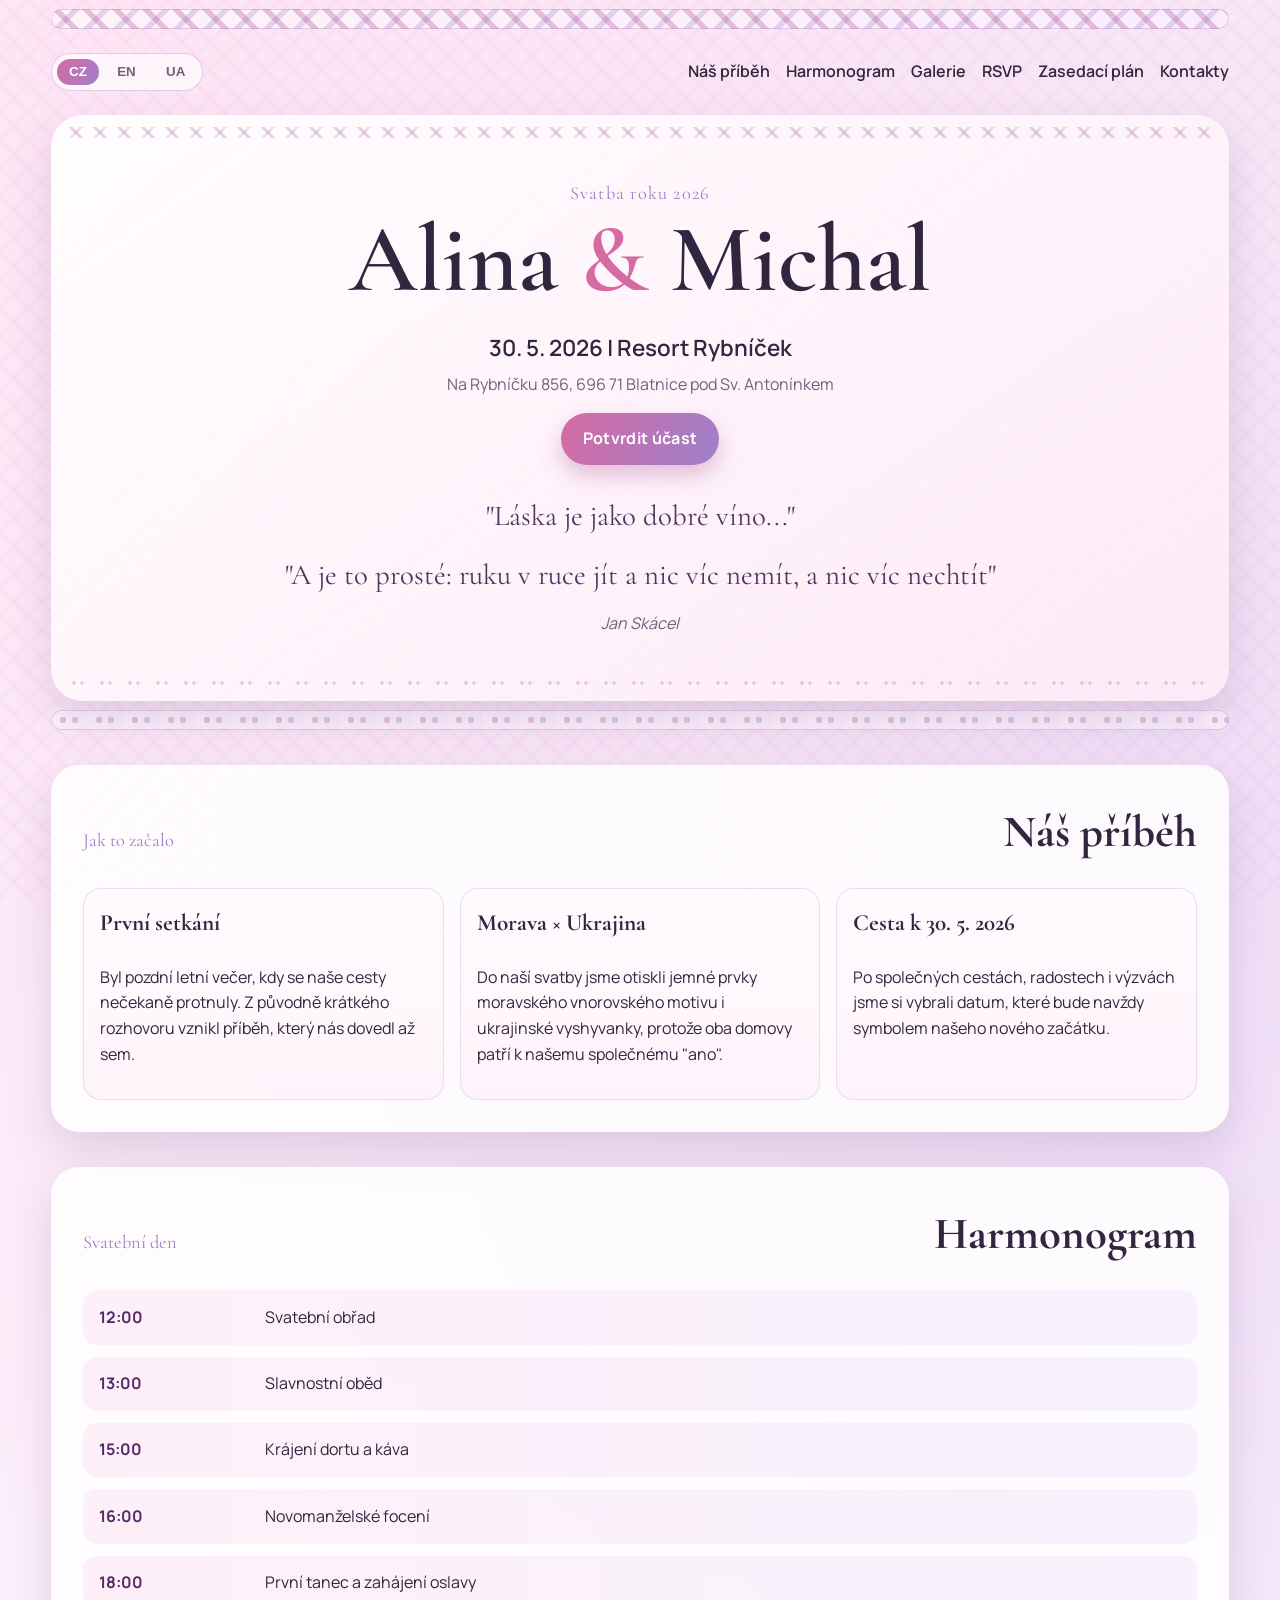
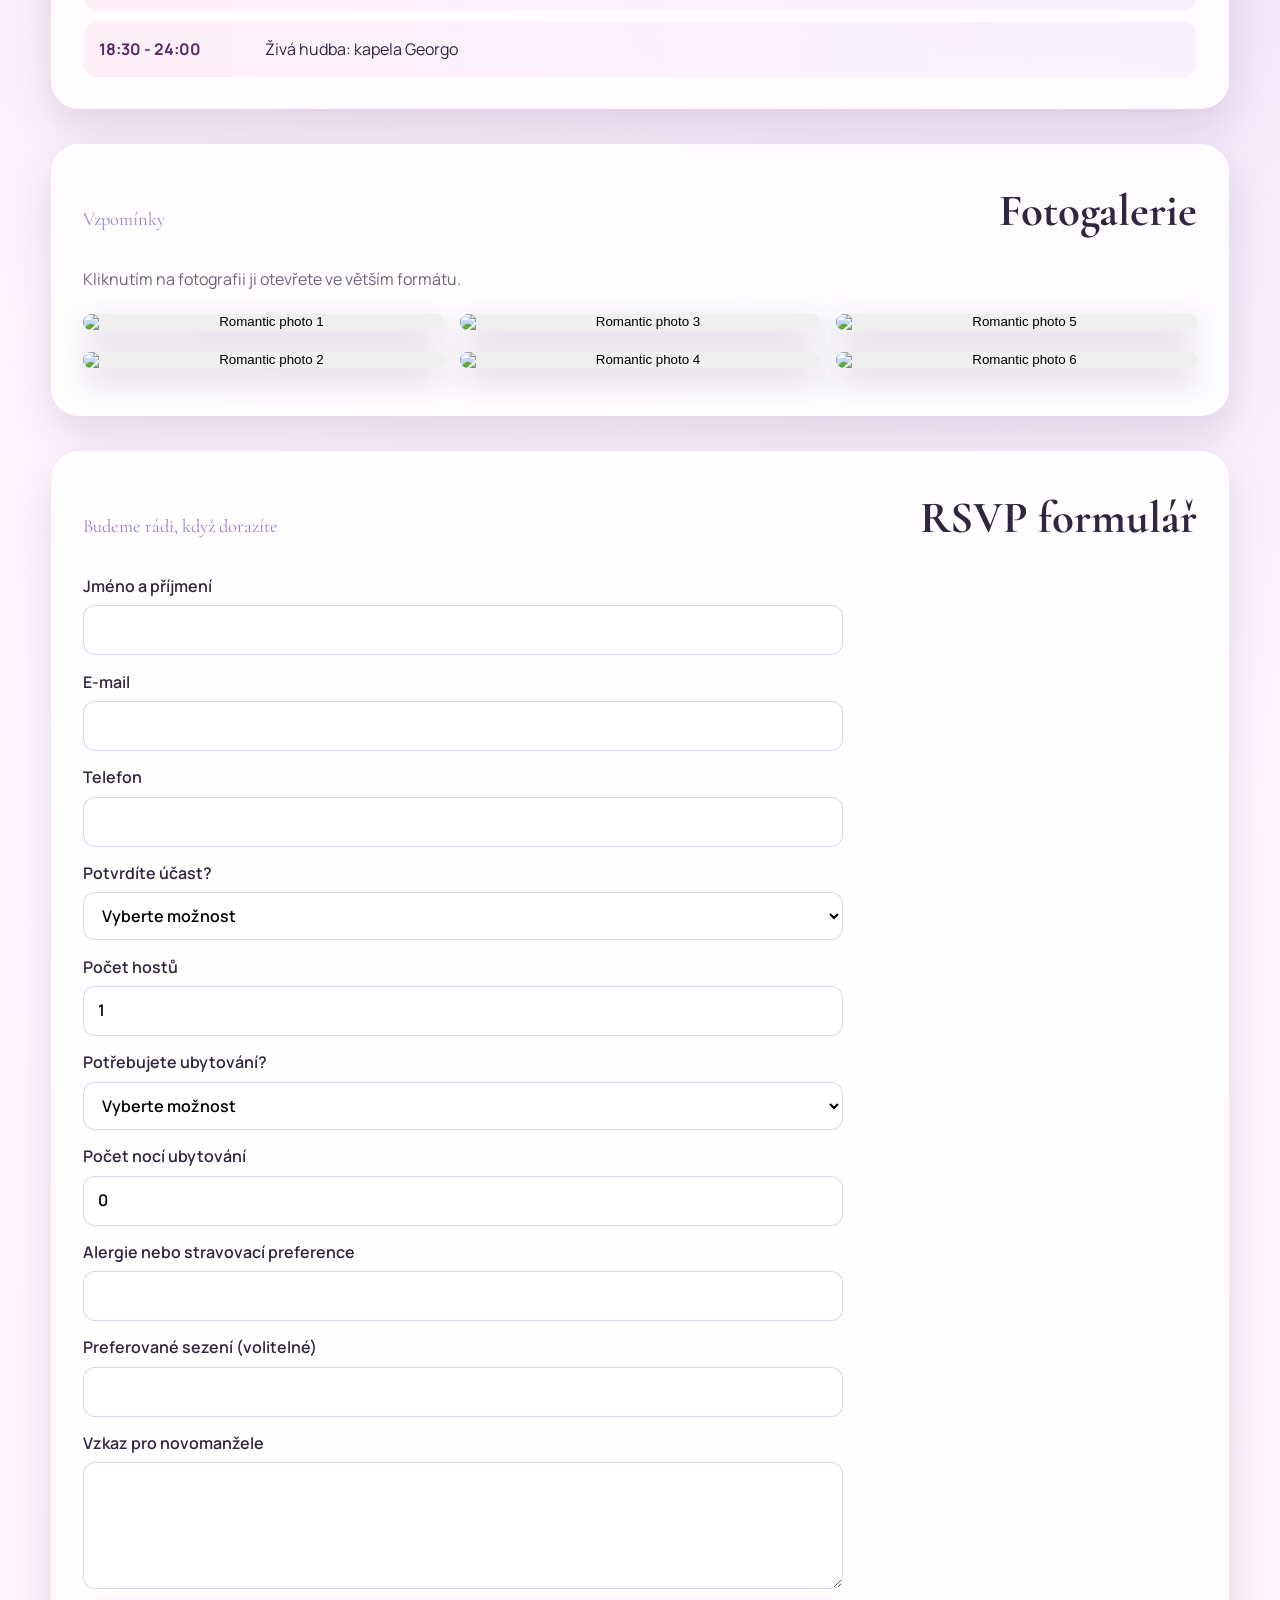
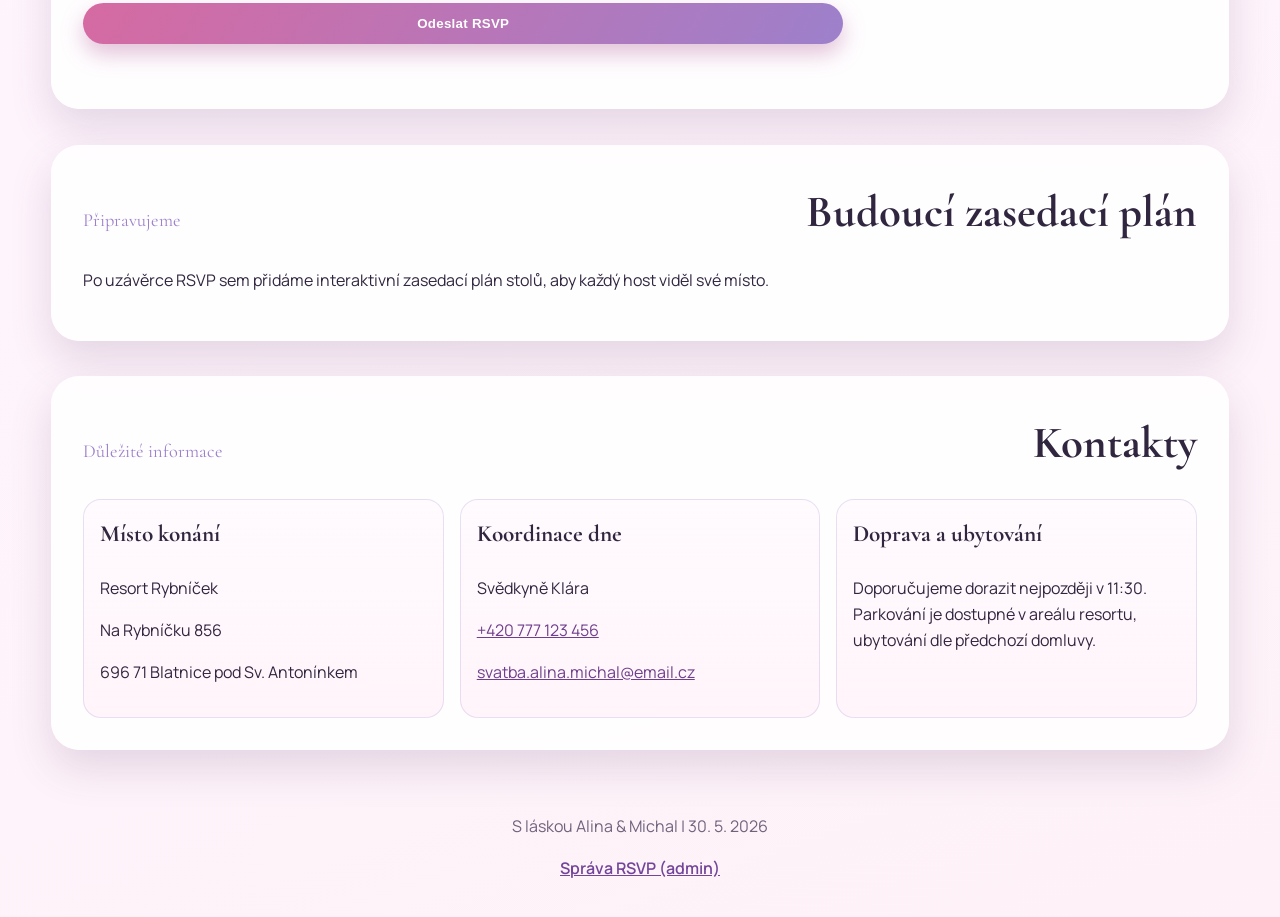
==== index.html @ 3813015c "Initial commit" ====
<!DOCTYPE html>
<html lang="cs">
<head>
  <meta charset="UTF-8" />
  <meta name="viewport" content="width=device-width, initial-scale=1.0" />
  <title>Alina & Michal | 30.5.2026</title>
  <meta name="description" content="Svatebni web Aliny a Michala: harmonogram, galerie, RSVP, pribeh a kontakty." />
  <link rel="preconnect" href="https://fonts.googleapis.com" />
  <link rel="preconnect" href="https://fonts.gstatic.com" crossorigin />
  <link href="https://fonts.googleapis.com/css2?family=Cormorant+Garamond:wght@400;500;600;700&family=Manrope:wght@400;500;600&display=swap" rel="stylesheet" />
  <link rel="stylesheet" href="styles.css" />
</head>
<body>
  <div class="motif-layer" aria-hidden="true"></div>
  <div class="ornament-band ornament-band-vnorovsky" aria-hidden="true"></div>

  <header class="site-header" id="top">
    <div class="language-switch" aria-label="Language switcher">
      <button class="lang-btn active" data-lang-switch="cs">CZ</button>
      <button class="lang-btn" data-lang-switch="en">EN</button>
      <button class="lang-btn" data-lang-switch="uk">UA</button>
    </div>

    <nav class="nav">
      <a href="#story" data-i18n="navStory">Náš příběh</a>
      <a href="#timeline" data-i18n="navTimeline">Harmonogram</a>
      <a href="#gallery" data-i18n="navGallery">Galerie</a>
      <a href="#rsvp" data-i18n="navRsvp">RSVP</a>
      <a href="#seating" data-i18n="navSeating">Zasedací plán</a>
      <a href="#contact" data-i18n="navContact">Kontakty</a>
    </nav>
  </header>

  <main>
    <section class="hero">
      <p class="eyebrow" data-i18n="heroEyebrow">Svatba roku 2026</p>
      <h1>Alina <span>&</span> Michal</h1>
      <p class="hero-date" data-i18n="heroDate">30. 5. 2026 | Resort Rybníček</p>
      <p class="hero-location" data-i18n="heroLocation">Na Rybníčku 856, 696 71 Blatnice pod Sv. Antonínkem</p>
      <a href="#rsvp" class="cta" data-i18n="heroCta">Potvrdit účast</a>
      <div class="quote-wrap">
        <blockquote data-i18n="quoteOne">"Láska je jako dobré víno..."</blockquote>
        <blockquote data-i18n="quoteTwo">"A je to prosté: ruku v ruce jít a nic víc nemít, a nic víc nechtít"</blockquote>
        <p class="quote-author">Jan Skácel</p>
      </div>
    </section>

    <div class="ornament-band ornament-band-vyshyvanka" aria-hidden="true"></div>

    <section class="story section" id="story">
      <div class="section-heading">
        <p class="kicker" data-i18n="storyKicker">Jak to začalo</p>
        <h2 data-i18n="storyTitle">Náš příběh</h2>
      </div>
      <div class="story-grid">
        <article>
          <h3 data-i18n="storyCardOneTitle">První setkání</h3>
          <p data-i18n="storyCardOneText">Byl pozdní letní večer, kdy se naše cesty nečekaně protnuly. Z původně krátkého rozhovoru vznikl příběh, který nás dovedl až sem.</p>
        </article>
        <article>
          <h3 data-i18n="storyCardTwoTitle">Morava × Ukrajina</h3>
          <p data-i18n="storyCardTwoText">Do naší svatby jsme otiskli jemné prvky moravského vnorovského motivu i ukrajinské vyshyvanky, protože oba domovy patří k našemu společnému "ano".</p>
        </article>
        <article>
          <h3 data-i18n="storyCardThreeTitle">Cesta k 30. 5. 2026</h3>
          <p data-i18n="storyCardThreeText">Po společných cestách, radostech i výzvách jsme si vybrali datum, které bude navždy symbolem našeho nového začátku.</p>
        </article>
      </div>
    </section>

    <section class="timeline section" id="timeline">
      <div class="section-heading">
        <p class="kicker" data-i18n="timelineKicker">Svatební den</p>
        <h2 data-i18n="timelineTitle">Harmonogram</h2>
      </div>
      <ol class="timeline-list">
        <li>
          <span>12:00</span>
          <p data-i18n="eventCeremony">Svatební obřad</p>
        </li>
        <li>
          <span>13:00</span>
          <p data-i18n="eventLunch">Slavnostní oběd</p>
        </li>
        <li>
          <span>15:00</span>
          <p data-i18n="eventCakeCoffee">Krájení dortu a káva</p>
        </li>
        <li>
          <span>16:00</span>
          <p data-i18n="eventPhotos">Novomanželské focení</p>
        </li>
        <li>
          <span>18:00</span>
          <p data-i18n="eventFirstDance">První tanec a zahájení oslavy</p>
        </li>
        <li>
          <span>18:30 - 24:00</span>
          <p data-i18n="eventBand">Živá hudba: kapela Georgo</p>
        </li>
      </ol>
    </section>

    <section class="gallery section" id="gallery">
      <div class="section-heading">
        <p class="kicker" data-i18n="galleryKicker">Vzpomínky</p>
        <h2 data-i18n="galleryTitle">Fotogalerie</h2>
      </div>
      <p class="gallery-note" data-i18n="galleryNote">Kliknutím na fotografii ji otevřete ve větším formátu.</p>
      <div class="gallery-grid" id="galleryGrid">
        <button class="gallery-item" type="button"><img src="https://picsum.photos/id/1035/1000/1300" alt="Romantic photo 1" loading="lazy" /></button>
        <button class="gallery-item" type="button"><img src="https://picsum.photos/id/1027/1000/1300" alt="Romantic photo 2" loading="lazy" /></button>
        <button class="gallery-item" type="button"><img src="https://picsum.photos/id/1062/1000/1300" alt="Romantic photo 3" loading="lazy" /></button>
        <button class="gallery-item" type="button"><img src="https://picsum.photos/id/1069/1000/1300" alt="Romantic photo 4" loading="lazy" /></button>
        <button class="gallery-item" type="button"><img src="https://picsum.photos/id/1074/1000/1300" alt="Romantic photo 5" loading="lazy" /></button>
        <button class="gallery-item" type="button"><img src="https://picsum.photos/id/1081/1000/1300" alt="Romantic photo 6" loading="lazy" /></button>
      </div>
    </section>

    <section class="rsvp section" id="rsvp">
      <div class="section-heading">
        <p class="kicker" data-i18n="rsvpKicker">Budeme rádi, když dorazíte</p>
        <h2 data-i18n="rsvpTitle">RSVP formulář</h2>
      </div>
      <form id="rsvpForm" name="rsvp" method="POST" data-netlify="true" netlify-honeypot="bot-field">
        <input type="hidden" name="form-name" value="rsvp" />
        <input type="hidden" name="bot-field" />

        <label>
          <span data-i18n="fieldName">Jméno a příjmení</span>
          <input type="text" name="name" required />
        </label>

        <label>
          <span data-i18n="fieldEmail">E-mail</span>
          <input type="email" name="email" required />
        </label>

        <label>
          <span data-i18n="fieldPhone">Telefon</span>
          <input type="tel" name="phone" />
        </label>

        <label>
          <span data-i18n="fieldAttendance">Potvrdíte účast?</span>
          <select name="attendance" required>
            <option value="" data-i18n="attendancePlaceholder">Vyberte možnost</option>
            <option value="yes" data-i18n="attendanceYes">Ano, těšíme se</option>
            <option value="no" data-i18n="attendanceNo">Bohužel se nezúčastníme</option>
          </select>
        </label>

        <label>
          <span data-i18n="fieldGuests">Počet hostů</span>
          <input type="number" name="guests" min="1" max="6" value="1" />
        </label>

        <label>
          <span data-i18n="fieldAccommodation">Potřebujete ubytování?</span>
          <select name="accommodation" required>
            <option value="" data-i18n="accommodationPlaceholder">Vyberte možnost</option>
            <option value="no" data-i18n="accommodationNo">Ne, zařídíme si sami</option>
            <option value="yes" data-i18n="accommodationYes">Ano, prosíme o pomoc s ubytováním</option>
          </select>
        </label>

        <label>
          <span data-i18n="fieldAccommodationNights">Počet nocí ubytování</span>
          <input type="number" name="accommodation_nights" min="0" max="7" value="0" />
        </label>

        <label>
          <span data-i18n="fieldFood">Alergie nebo stravovací preference</span>
          <input type="text" name="food" />
        </label>

        <label>
          <span data-i18n="fieldSeating">Preferované sezení (volitelné)</span>
          <input type="text" name="seating_preference" />
        </label>

        <label>
          <span data-i18n="fieldMessage">Vzkaz pro novomanžele</span>
          <textarea name="message" rows="4"></textarea>
        </label>

        <button type="submit" class="cta" data-i18n="rsvpSubmit">Odeslat RSVP</button>
        <p class="form-feedback" id="formFeedback" role="status" aria-live="polite"></p>
      </form>
    </section>

    <section class="seating section" id="seating">
      <div class="section-heading">
        <p class="kicker" data-i18n="seatingKicker">Připravujeme</p>
        <h2 data-i18n="seatingTitle">Budoucí zasedací plán</h2>
      </div>
      <p data-i18n="seatingText">Po uzávěrce RSVP sem přidáme interaktivní zasedací plán stolů, aby každý host viděl své místo.</p>
    </section>

    <section class="contact section" id="contact">
      <div class="section-heading">
        <p class="kicker" data-i18n="contactKicker">Důležité informace</p>
        <h2 data-i18n="contactTitle">Kontakty</h2>
      </div>
      <div class="contact-grid">
        <article>
          <h3 data-i18n="contactVenueTitle">Místo konání</h3>
          <p>Resort Rybníček</p>
          <p>Na Rybníčku 856</p>
          <p>696 71 Blatnice pod Sv. Antonínkem</p>
        </article>
        <article>
          <h3 data-i18n="contactCoordinatorTitle">Koordinace dne</h3>
          <p data-i18n="contactCoordinatorName">Svědkyně Klára</p>
          <p><a href="tel:+420777123456">+420 777 123 456</a></p>
          <p><a href="mailto:svatba.alina.michal@email.cz">svatba.alina.michal@email.cz</a></p>
        </article>
        <article>
          <h3 data-i18n="contactTransportTitle">Doprava a ubytování</h3>
          <p data-i18n="contactTransportText">Doporučujeme dorazit nejpozději v 11:30. Parkování je dostupné v areálu resortu, ubytování dle předchozí domluvy.</p>
        </article>
      </div>
    </section>
  </main>

  <footer>
    <p data-i18n="footerText">S láskou Alina & Michal | 30. 5. 2026</p>
    <p><a class="admin-link" href="admin.html" data-i18n="adminLink">Správa RSVP (admin)</a></p>
  </footer>

  <dialog id="lightbox" class="lightbox">
    <button class="close-lightbox" type="button" aria-label="Close">×</button>
    <img id="lightboxImage" src="" alt="Expanded gallery image" />
  </dialog>

  <script src="https://cdn.jsdelivr.net/npm/@supabase/supabase-js@2"></script>
  <script src="config.js"></script>
  <script src="script.js"></script>
</body>
</html>
---- styles.css ----
:root {
  --rose-050: #fff5fb;
  --rose-100: #ffe8f4;
  --rose-200: #ffd5eb;
  --rose-300: #f8bddf;
  --rose-500: #d66aa2;
  --lila-300: #d9c7f5;
  --lila-500: #9d80cb;
  --ink: #31263f;
  --muted: #6f637c;
  --white: #ffffff;
  --gold: #d3a84d;
  --shadow: 0 18px 40px rgba(110, 77, 128, 0.18);
}

* {
  box-sizing: border-box;
}

html {
  scroll-behavior: smooth;
}

body {
  margin: 0;
  color: var(--ink);
  background:
    radial-gradient(circle at 10% 0%, rgba(255, 224, 242, 0.8), transparent 55%),
    radial-gradient(circle at 90% 20%, rgba(216, 198, 244, 0.6), transparent 45%),
    linear-gradient(160deg, #fffafc 0%, #fef6ff 50%, #fef2f8 100%);
  font-family: "Manrope", "Segoe UI", sans-serif;
  min-height: 100vh;
  line-height: 1.6;
}

h1,
h2,
h3,
.kicker,
.eyebrow,
blockquote {
  font-family: "Cormorant Garamond", Georgia, serif;
}

.motif-layer {
  position: fixed;
  inset: 0;
  z-index: -1;
  pointer-events: none;
  opacity: 0.25;
  background-image:
    linear-gradient(45deg, transparent 45%, rgba(177, 84, 145, 0.14) 45%, rgba(177, 84, 145, 0.14) 55%, transparent 55%),
    linear-gradient(-45deg, transparent 45%, rgba(88, 117, 182, 0.12) 45%, rgba(88, 117, 182, 0.12) 55%, transparent 55%);
  background-size: 28px 28px;
}

.ornament-band {
  width: min(1200px, 92vw);
  height: 20px;
  margin: 0.55rem auto;
  border-radius: 999px;
  box-shadow: inset 0 0 0 1px rgba(130, 88, 160, 0.25);
}

.ornament-band-vnorovsky {
  background:
    linear-gradient(45deg, transparent 42%, rgba(177, 84, 145, 0.32) 42%, rgba(177, 84, 145, 0.32) 58%, transparent 58%) 0 0 / 30px 20px,
    linear-gradient(-45deg, transparent 42%, rgba(157, 128, 203, 0.28) 42%, rgba(157, 128, 203, 0.28) 58%, transparent 58%) 0 0 / 30px 20px,
    linear-gradient(90deg, rgba(255, 245, 251, 0.8), rgba(250, 238, 255, 0.85));
}

.ornament-band-vyshyvanka {
  background:
    radial-gradient(circle at 12px 10px, rgba(197, 93, 152, 0.34) 0 3px, transparent 3px),
    radial-gradient(circle at 24px 10px, rgba(125, 98, 180, 0.28) 0 3px, transparent 3px),
    linear-gradient(90deg, rgba(255, 245, 251, 0.8), rgba(250, 238, 255, 0.85));
  background-size: 36px 20px;
}

.site-header {
  width: min(1200px, 92vw);
  margin: 1.5rem auto;
  display: flex;
  justify-content: space-between;
  align-items: center;
  gap: 1rem;
}

.language-switch {
  display: inline-flex;
  gap: 0.4rem;
  border: 1px solid rgba(157, 128, 203, 0.35);
  padding: 0.3rem;
  border-radius: 999px;
  background: rgba(255, 255, 255, 0.65);
  backdrop-filter: blur(8px);
}

.lang-btn {
  border: 0;
  background: transparent;
  border-radius: 999px;
  padding: 0.35rem 0.75rem;
  font-weight: 600;
  color: var(--muted);
  cursor: pointer;
}

.lang-btn.active {
  color: var(--white);
  background: linear-gradient(120deg, var(--rose-500), var(--lila-500));
}

.nav {
  display: flex;
  flex-wrap: wrap;
  justify-content: flex-end;
  gap: 1rem;
}

.nav a {
  color: var(--ink);
  text-decoration: none;
  font-weight: 600;
  position: relative;
}

.nav a::after {
  content: "";
  position: absolute;
  left: 0;
  bottom: -0.3rem;
  width: 100%;
  height: 1px;
  background: linear-gradient(90deg, var(--rose-500), var(--lila-500));
  transform: scaleX(0);
  transform-origin: left;
  transition: transform 200ms ease;
}

.nav a:hover::after {
  transform: scaleX(1);
}

main {
  width: min(1200px, 92vw);
  margin: 0 auto 4rem;
}

.hero {
  text-align: center;
  padding: 4rem 1.2rem 3rem;
  border-radius: 32px;
  background: linear-gradient(145deg, rgba(255, 255, 255, 0.92), rgba(255, 236, 247, 0.84));
  box-shadow: var(--shadow);
  animation: rise 900ms ease;
  position: relative;
  overflow: hidden;
}

.hero::before,
.hero::after {
  content: "";
  position: absolute;
  left: 0.8rem;
  right: 0.8rem;
  height: 11px;
  border-radius: 999px;
}

.hero::before {
  top: 0.8rem;
  background:
    linear-gradient(45deg, transparent 44%, rgba(177, 84, 145, 0.28) 44%, rgba(177, 84, 145, 0.28) 56%, transparent 56%) 0 0 / 24px 11px,
    linear-gradient(-45deg, transparent 44%, rgba(157, 128, 203, 0.22) 44%, rgba(157, 128, 203, 0.22) 56%, transparent 56%) 0 0 / 24px 11px;
}

.hero::after {
  bottom: 0.8rem;
  background:
    radial-gradient(circle at 10px 6px, rgba(197, 93, 152, 0.28) 0 2px, transparent 2px),
    radial-gradient(circle at 18px 6px, rgba(125, 98, 180, 0.23) 0 2px, transparent 2px);
  background-size: 28px 11px;
}

.eyebrow {
  font-size: 1.15rem;
  color: var(--lila-500);
  letter-spacing: 0.06em;
  margin: 0;
}

.hero h1 {
  margin: 0.25rem 0;
  font-size: clamp(3rem, 8vw, 6rem);
  font-weight: 600;
  line-height: 1;
}

.hero h1 span {
  color: var(--rose-500);
}

.hero-date {
  font-weight: 600;
  font-size: clamp(1.1rem, 2vw, 1.4rem);
  margin-bottom: 0.35rem;
}

.hero-location {
  color: var(--muted);
  margin-top: 0;
}

.cta {
  display: inline-block;
  border: none;
  border-radius: 999px;
  padding: 0.8rem 1.35rem;
  font-weight: 700;
  letter-spacing: 0.02em;
  color: var(--white);
  text-decoration: none;
  background: linear-gradient(120deg, var(--rose-500), var(--lila-500));
  box-shadow: 0 10px 22px rgba(173, 80, 143, 0.35);
  cursor: pointer;
  transition: transform 220ms ease;
}

.cta:hover {
  transform: translateY(-2px);
}

.quote-wrap {
  margin-top: 1.8rem;
  max-width: 840px;
  margin-inline: auto;
}

blockquote {
  margin: 0.8rem 0;
  font-size: clamp(1.2rem, 2.8vw, 1.8rem);
  color: #51345f;
}

.quote-author {
  margin-top: 0.45rem;
  color: var(--muted);
  font-style: italic;
}

.section {
  margin-top: 2.2rem;
  border-radius: 28px;
  padding: 2rem;
  background: rgba(255, 255, 255, 0.85);
  backdrop-filter: blur(4px);
  box-shadow: var(--shadow);
}

.section-heading {
  display: flex;
  flex-wrap: wrap;
  justify-content: space-between;
  align-items: baseline;
  gap: 0.65rem;
  margin-bottom: 1.2rem;
}

.kicker {
  margin: 0;
  font-size: 1.15rem;
  color: var(--lila-500);
}

.section h2 {
  margin: 0;
  font-size: clamp(2rem, 4vw, 2.8rem);
}

.story-grid,
.contact-grid {
  display: grid;
  grid-template-columns: repeat(3, 1fr);
  gap: 1rem;
}

.story-grid article,
.contact-grid article {
  border: 1px solid rgba(157, 128, 203, 0.22);
  border-radius: 18px;
  padding: 1rem;
  background: linear-gradient(180deg, rgba(255, 250, 254, 0.9), rgba(255, 241, 249, 0.75));
}

.story-grid h3,
.contact-grid h3 {
  margin-top: 0;
  font-size: 1.45rem;
}

.timeline-list {
  list-style: none;
  padding: 0;
  margin: 0;
  display: grid;
  gap: 0.75rem;
}

.timeline-list li {
  display: grid;
  grid-template-columns: 150px 1fr;
  align-items: center;
  gap: 1rem;
  border-radius: 14px;
  padding: 0.9rem 1rem;
  background: linear-gradient(90deg, rgba(248, 189, 223, 0.2), rgba(217, 199, 245, 0.18));
}

.timeline-list span {
  font-weight: 700;
  color: #57296a;
}

.timeline-list p {
  margin: 0;
}

.gallery-note {
  margin-top: 0;
  color: var(--muted);
}

.gallery-grid {
  columns: 3 220px;
  column-gap: 1rem;
}

.gallery-item {
  width: 100%;
  margin: 0 0 1rem;
  border: none;
  padding: 0;
  border-radius: 14px;
  overflow: hidden;
  cursor: zoom-in;
  box-shadow: 0 12px 30px rgba(75, 44, 91, 0.24);
  break-inside: avoid;
  transform: translateY(15px);
  opacity: 0;
  animation: reveal 550ms ease forwards;
}

.gallery-item:nth-child(2) {
  animation-delay: 90ms;
}

.gallery-item:nth-child(3) {
  animation-delay: 180ms;
}

.gallery-item:nth-child(4) {
  animation-delay: 270ms;
}

.gallery-item:nth-child(5) {
  animation-delay: 360ms;
}

.gallery-item:nth-child(6) {
  animation-delay: 450ms;
}

.gallery-item img {
  display: block;
  width: 100%;
  height: auto;
  transition: transform 250ms ease;
}

.gallery-item:hover img {
  transform: scale(1.04);
}

form {
  display: grid;
  gap: 0.9rem;
  max-width: 760px;
}

label {
  display: grid;
  gap: 0.35rem;
  font-weight: 600;
}

input,
select,
textarea {
  font: inherit;
  border: 1px solid rgba(157, 128, 203, 0.35);
  border-radius: 12px;
  padding: 0.7rem 0.85rem;
  background: rgba(255, 255, 255, 0.9);
}

input:focus,
select:focus,
textarea:focus {
  outline: 2px solid rgba(214, 106, 162, 0.45);
  border-color: transparent;
}

.form-feedback {
  min-height: 1.2rem;
  color: #2f6245;
  margin: 0;
  font-weight: 600;
}

.admin-link {
  color: #72459a;
  font-weight: 600;
}

.contact a {
  color: #6f3f8d;
}

footer {
  width: min(1200px, 92vw);
  margin: 0 auto 2.2rem;
  text-align: center;
  color: var(--muted);
}

.admin-main {
  width: min(1200px, 92vw);
  margin: 1.2rem auto 3rem;
}

.admin-title {
  margin: 0;
  font-family: "Cormorant Garamond", Georgia, serif;
  font-size: clamp(2rem, 4vw, 2.7rem);
}

.admin-note {
  margin-top: 0;
  color: var(--muted);
}

.admin-login-form {
  max-width: 460px;
}

.admin-stats {
  margin-top: 1.3rem;
  display: grid;
  grid-template-columns: repeat(3, minmax(0, 1fr));
  gap: 0.8rem;
}

.admin-stats article {
  border: 1px solid rgba(157, 128, 203, 0.22);
  border-radius: 14px;
  padding: 0.8rem;
  background: linear-gradient(180deg, rgba(255, 250, 254, 0.9), rgba(255, 241, 249, 0.75));
}

.admin-stats h3 {
  margin: 0;
  font-size: 1rem;
}

.admin-stats p {
  margin: 0.2rem 0 0;
  font-size: 1.7rem;
  font-weight: 700;
}

.table-wrap {
  margin-top: 1rem;
  overflow: auto;
}

.admin-table {
  width: 100%;
  border-collapse: collapse;
  min-width: 720px;
}

.admin-table th,
.admin-table td {
  border-bottom: 1px solid rgba(157, 128, 203, 0.2);
  text-align: left;
  padding: 0.65rem;
  vertical-align: top;
}

.admin-table th {
  white-space: nowrap;
  color: #5c2e74;
}

.lightbox {
  border: 0;
  padding: 0;
  background: transparent;
  max-width: 90vw;
}

.lightbox::backdrop {
  background: rgba(29, 12, 37, 0.75);
}

#lightboxImage {
  max-width: 90vw;
  max-height: 85vh;
  border-radius: 16px;
  border: 2px solid rgba(255, 255, 255, 0.5);
}

.close-lightbox {
  border: 0;
  border-radius: 999px;
  width: 2.1rem;
  height: 2.1rem;
  font-size: 1.25rem;
  position: fixed;
  top: 1.2rem;
  right: 1.2rem;
  cursor: pointer;
}

@keyframes rise {
  from {
    opacity: 0;
    transform: translateY(20px);
  }
  to {
    opacity: 1;
    transform: translateY(0);
  }
}

@keyframes reveal {
  to {
    transform: translateY(0);
    opacity: 1;
  }
}

@media (max-width: 900px) {
  .site-header {
    flex-direction: column;
  }

  .nav {
    justify-content: center;
  }

  .story-grid,
  .contact-grid {
    grid-template-columns: 1fr;
  }

  .timeline-list li {
    grid-template-columns: 1fr;
    gap: 0.2rem;
  }
}

@media (max-width: 650px) {
  .hero {
    padding: 3rem 0.95rem 2.2rem;
  }

  .section {
    padding: 1.3rem;
  }

  .admin-stats {
    grid-template-columns: 1fr;
  }
}
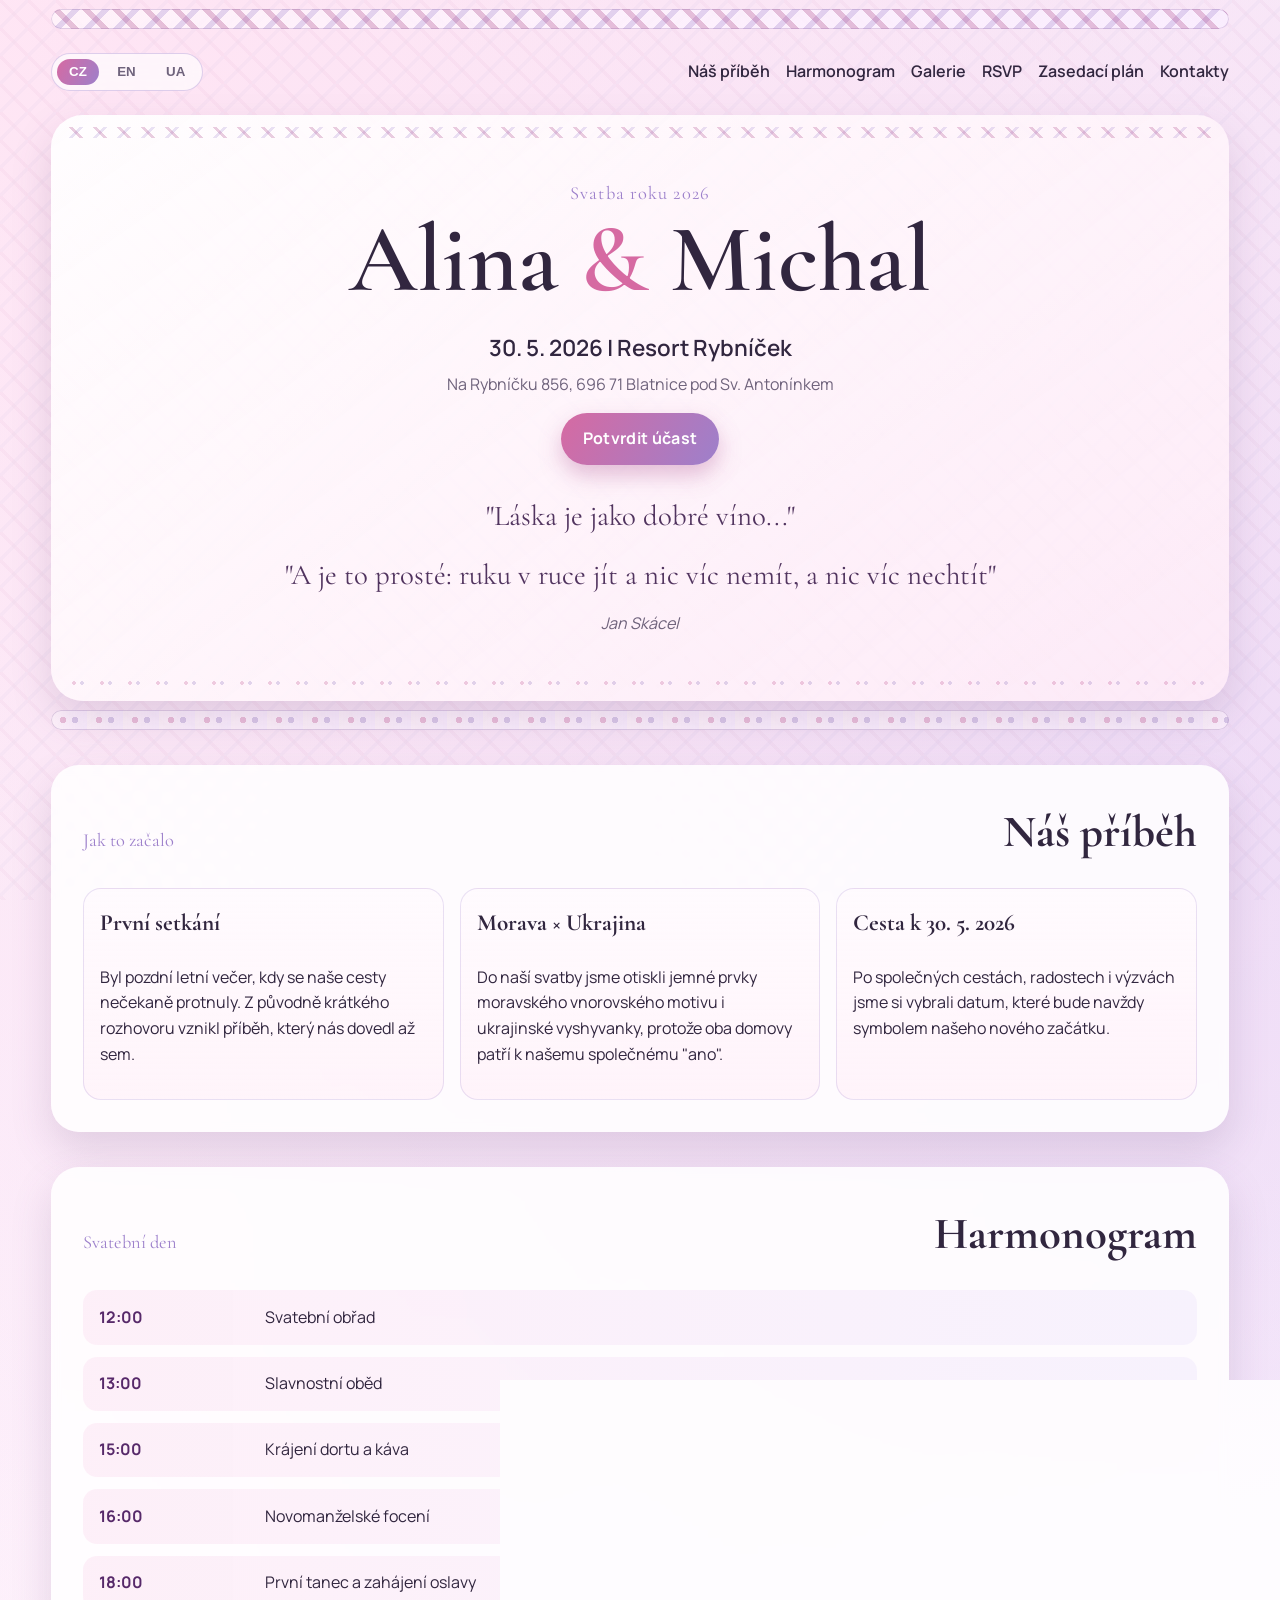
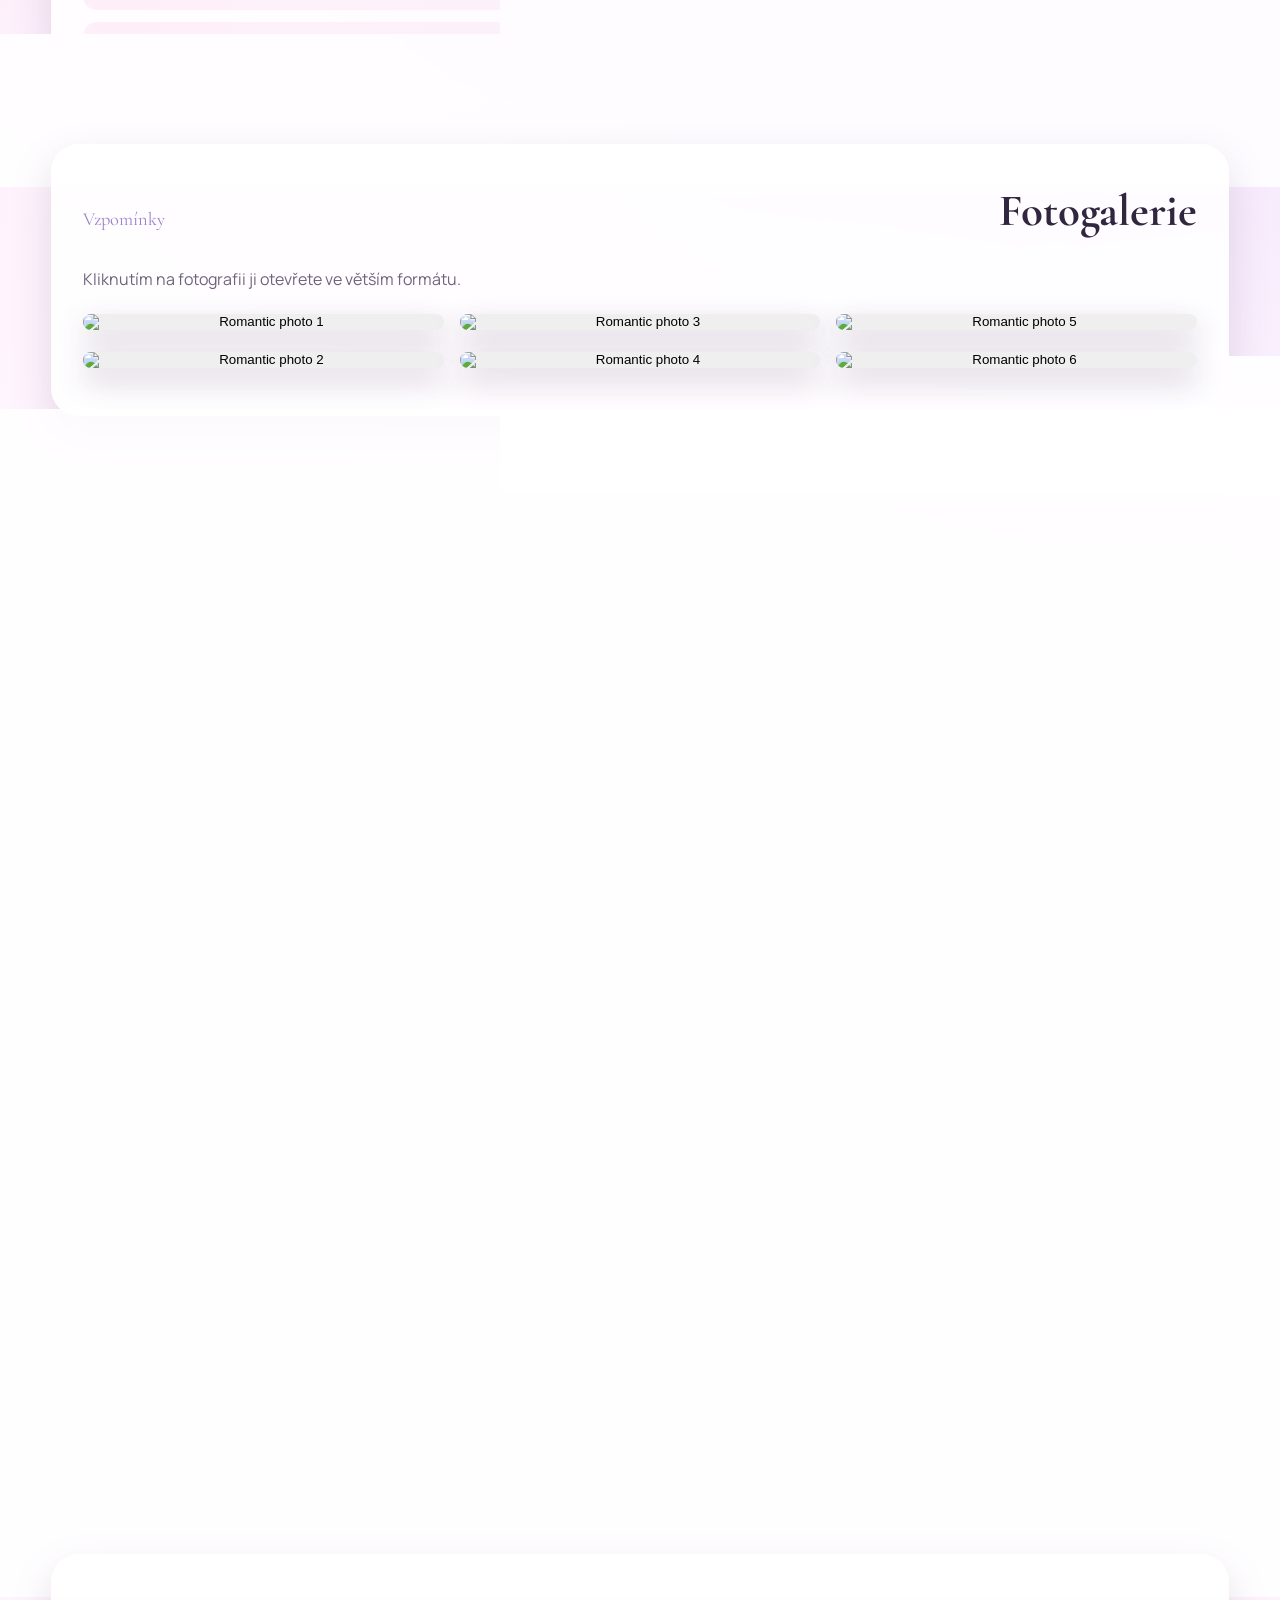
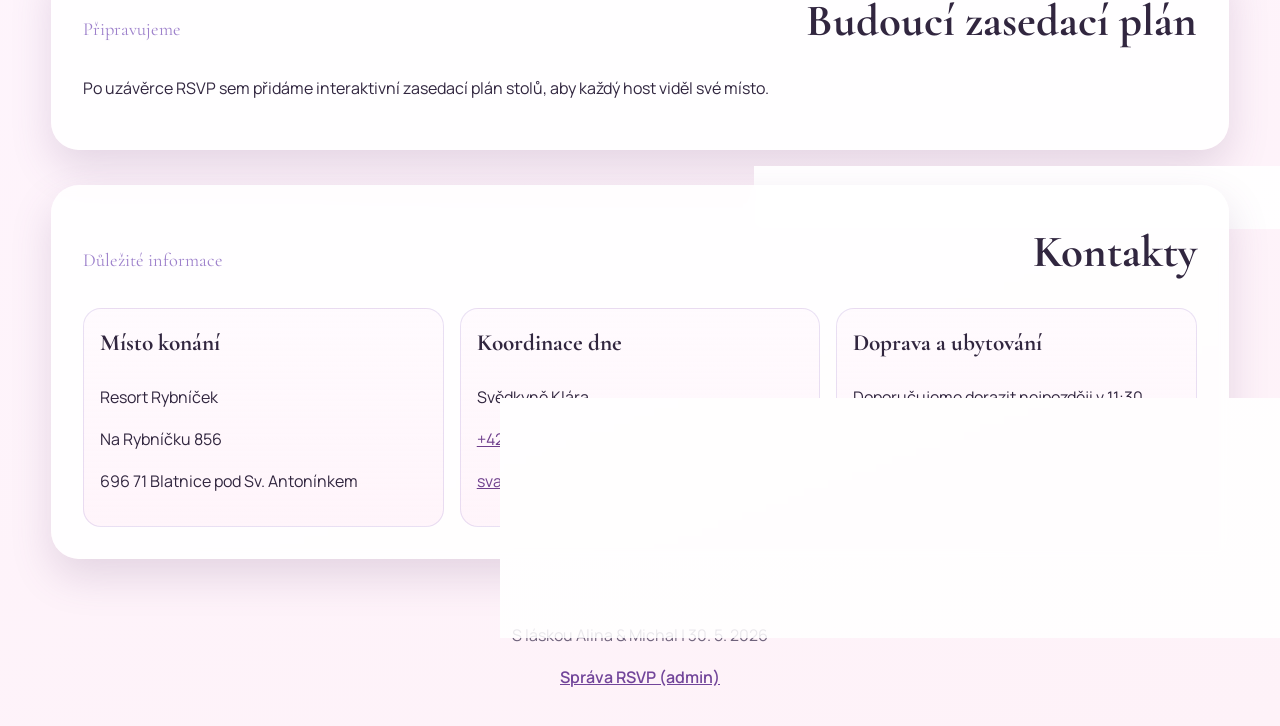
==== commit 61a1a386: "Some tweaks" ====
--- a/index.html
+++ b/index.html
@@ -165,18 +165,8 @@
         </label>
 
         <label>
-          <span data-i18n="fieldAccommodationNights">Počet nocí ubytování</span>
-          <input type="number" name="accommodation_nights" min="0" max="7" value="0" />
-        </label>
-
-        <label>
           <span data-i18n="fieldFood">Alergie nebo stravovací preference</span>
           <input type="text" name="food" />
-        </label>
-
-        <label>
-          <span data-i18n="fieldSeating">Preferované sezení (volitelné)</span>
-          <input type="text" name="seating_preference" />
         </label>
 
         <label>
--- a/styles.css
+++ b/styles.css
@@ -479,6 +479,18 @@
   font-weight: 700;
 }
 
+.admin-filters {
+  margin-top: 1rem;
+  display: grid;
+  grid-template-columns: minmax(220px, 1fr) 180px 200px auto;
+  gap: 0.8rem;
+  align-items: end;
+}
+
+.admin-filters .cta {
+  width: max-content;
+}
+
 .table-wrap {
   margin-top: 1rem;
   overflow: auto;
@@ -501,6 +513,70 @@
 .admin-table th {
   white-space: nowrap;
   color: #5c2e74;
+}
+
+.seating-editor {
+  margin-top: 1.4rem;
+  border: 1px solid rgba(157, 128, 203, 0.2);
+  border-radius: 16px;
+  padding: 1rem;
+  background: linear-gradient(180deg, rgba(255, 250, 254, 0.9), rgba(255, 241, 249, 0.75));
+}
+
+.seating-form {
+  display: grid;
+  grid-template-columns: repeat(4, minmax(0, 1fr));
+  gap: 0.8rem;
+  max-width: none;
+}
+
+.seating-form .cta {
+  align-self: end;
+}
+
+.seating-board {
+  margin-top: 1rem;
+  display: grid;
+  grid-template-columns: repeat(3, minmax(0, 1fr));
+  gap: 0.9rem;
+}
+
+.seat-table-card {
+  border: 1px solid rgba(157, 128, 203, 0.24);
+  border-radius: 14px;
+  padding: 0.8rem;
+  background: rgba(255, 255, 255, 0.75);
+}
+
+.seat-table-card h3 {
+  margin: 0 0 0.55rem;
+  font-size: 1.15rem;
+}
+
+.seat-entry {
+  display: grid;
+  grid-template-columns: 1fr auto;
+  gap: 0.6rem;
+  align-items: center;
+  padding: 0.45rem 0;
+  border-top: 1px dashed rgba(157, 128, 203, 0.24);
+}
+
+.seat-entry:first-child {
+  border-top: 0;
+}
+
+.seat-entry p {
+  margin: 0;
+}
+
+.seat-remove {
+  border: 0;
+  border-radius: 999px;
+  padding: 0.35rem 0.7rem;
+  cursor: pointer;
+  color: #fff;
+  background: linear-gradient(120deg, #ce5f91, #9867bb);
 }
 
 .lightbox {
@@ -583,4 +659,20 @@
   .admin-stats {
     grid-template-columns: 1fr;
   }
-}
+
+  .admin-filters {
+    grid-template-columns: 1fr;
+  }
+
+  .admin-filters .cta {
+    width: 100%;
+  }
+
+  .seating-form {
+    grid-template-columns: 1fr;
+  }
+
+  .seating-board {
+    grid-template-columns: 1fr;
+  }
+}
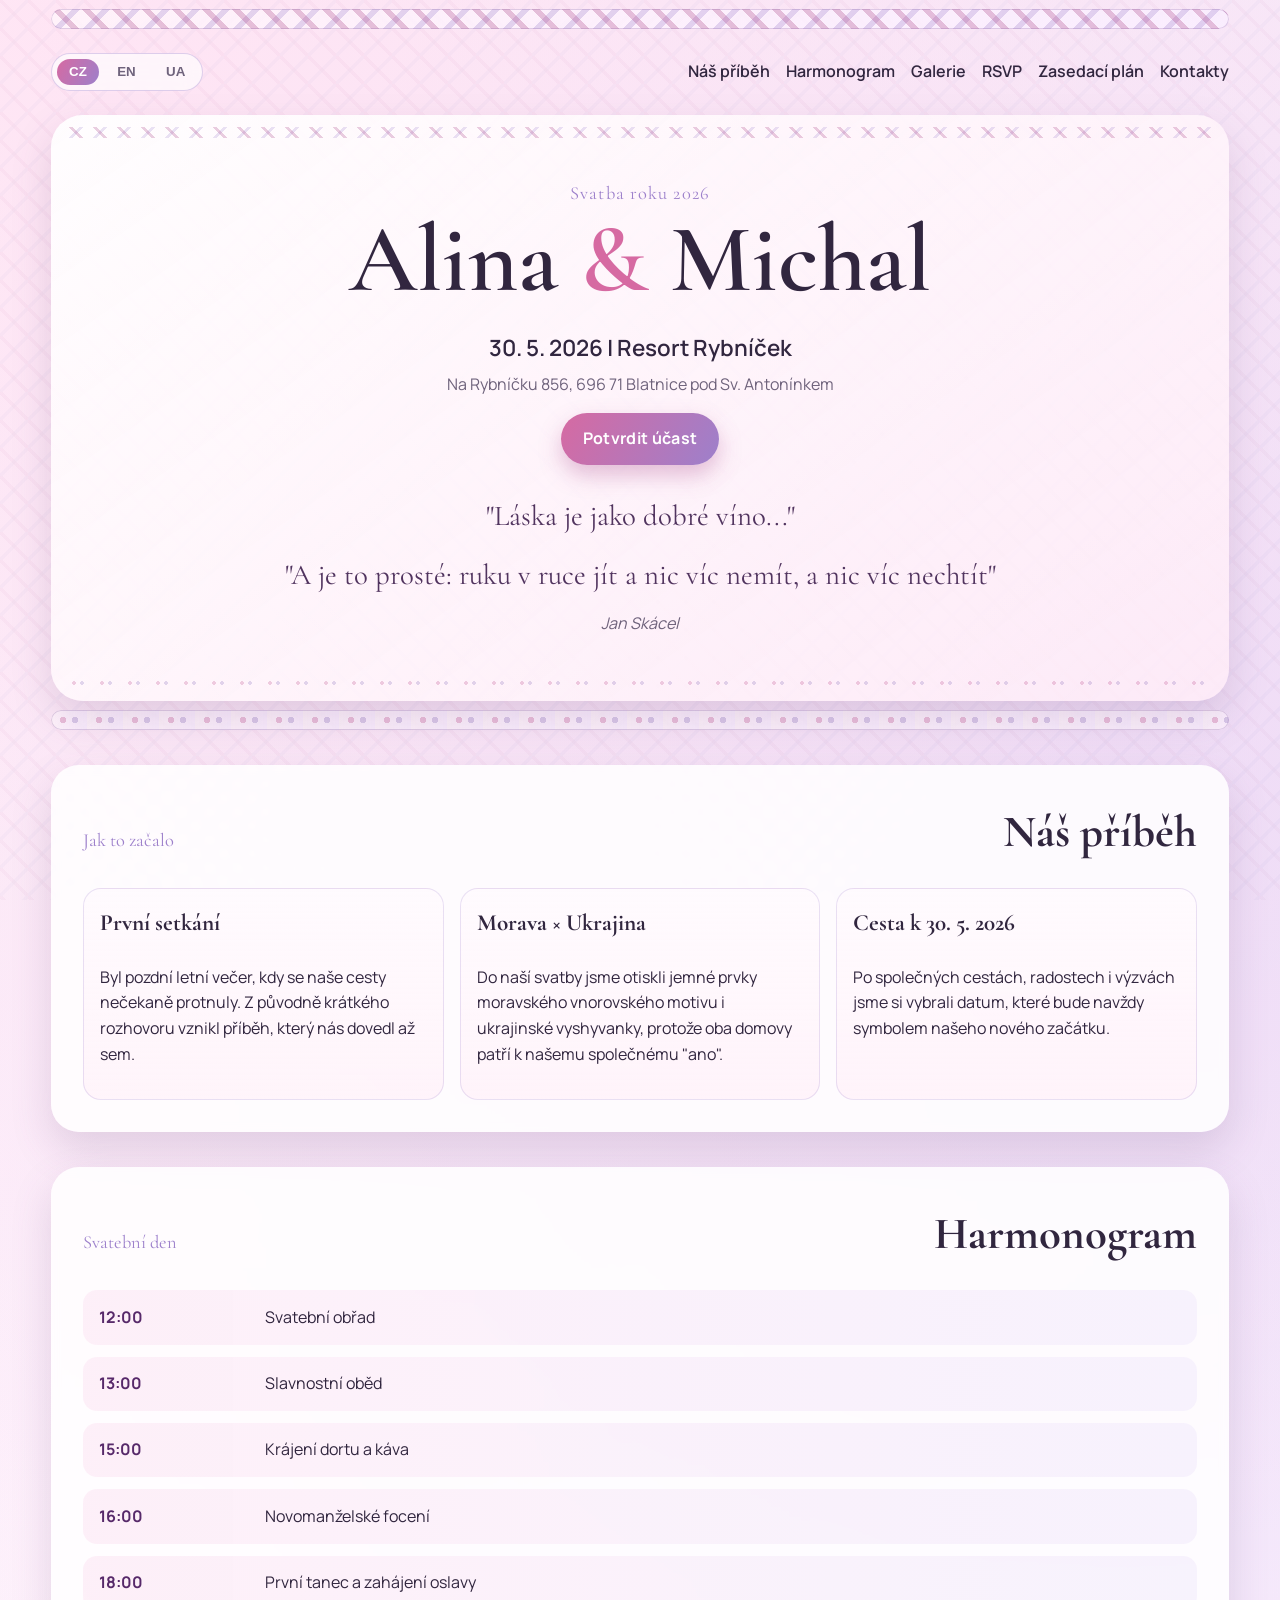
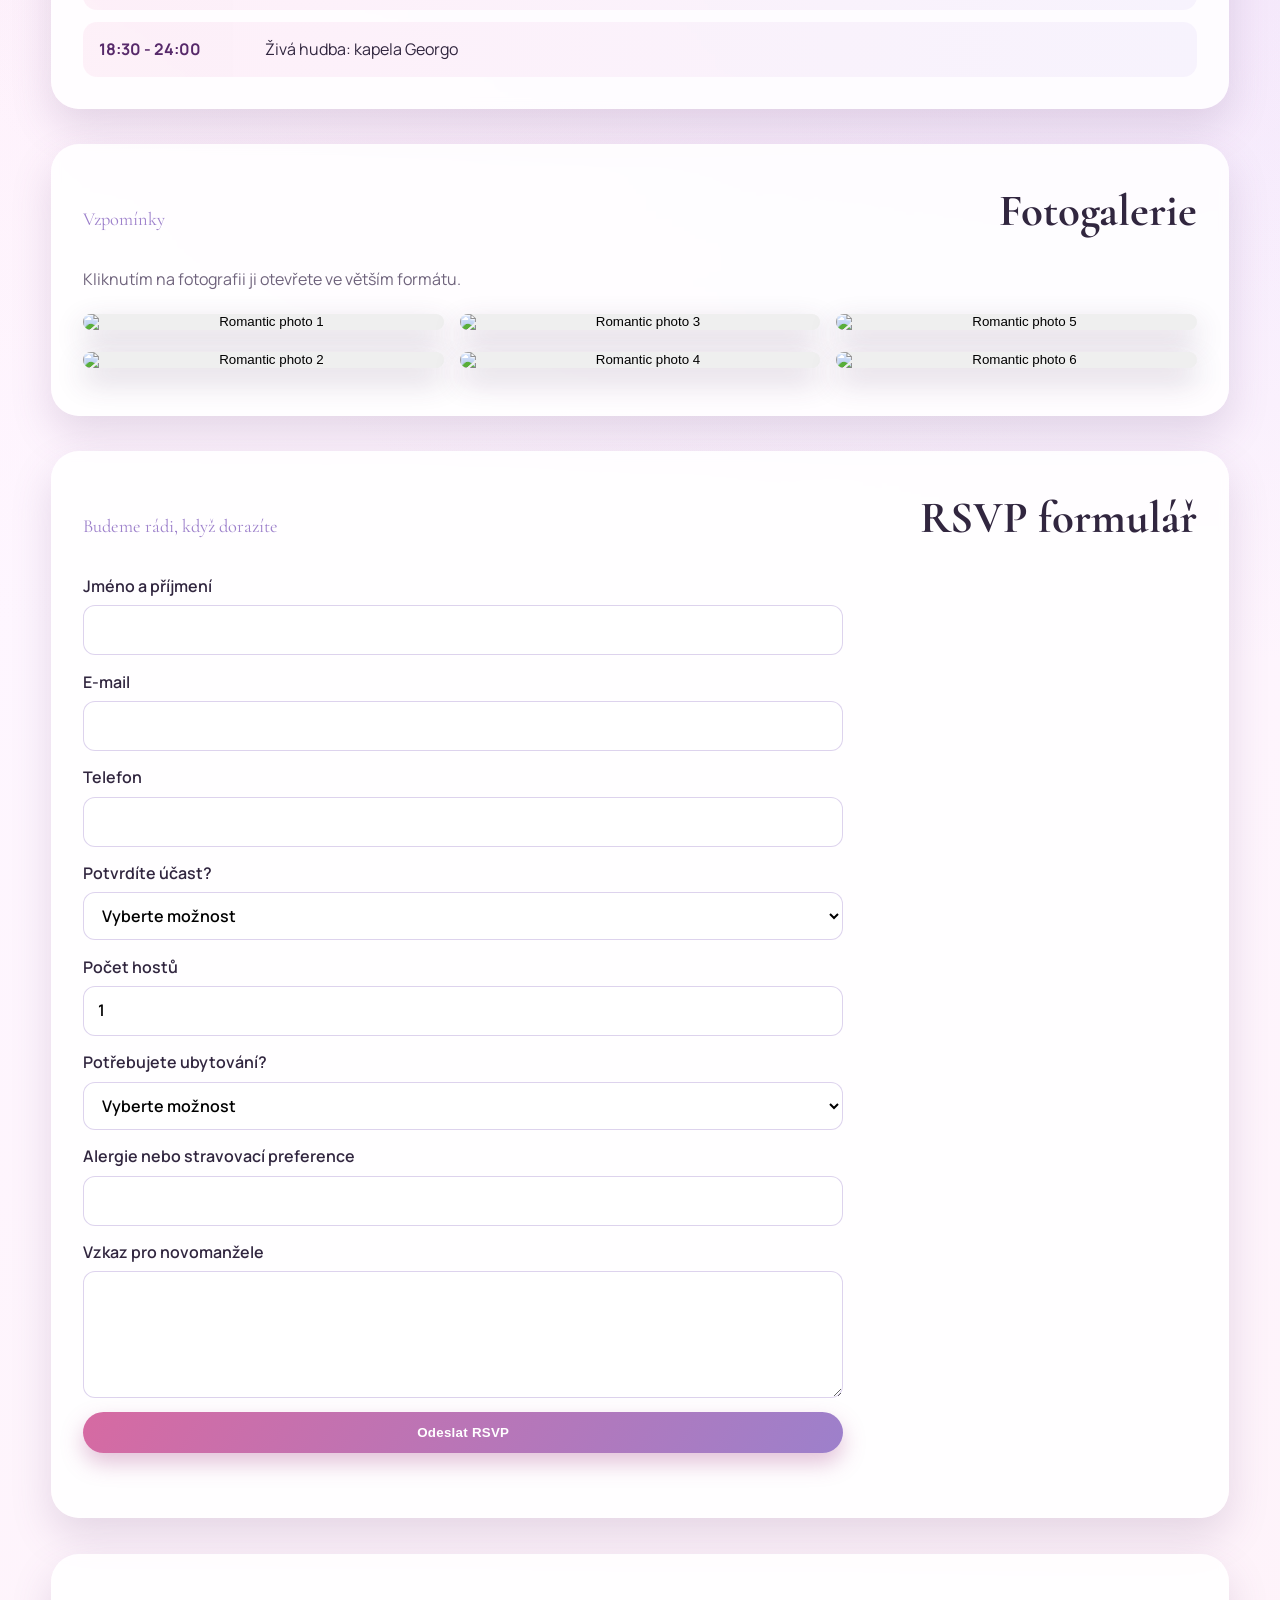
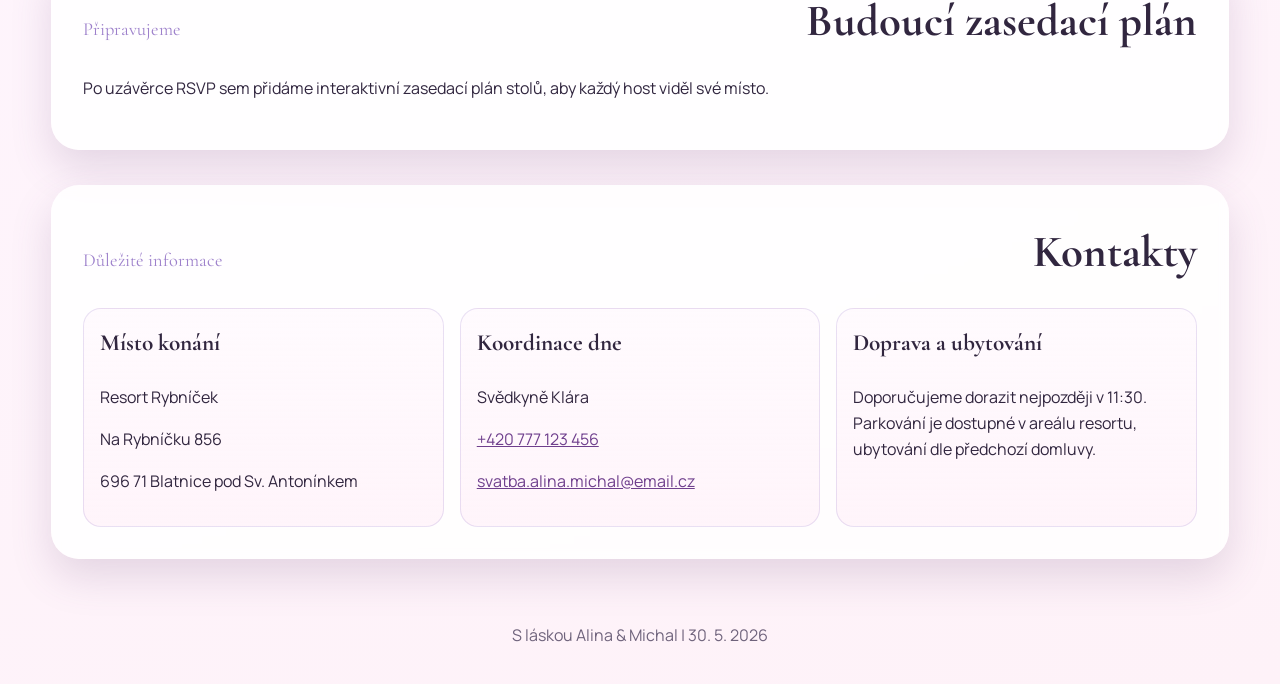
==== commit 914e8e09: "Further tweaks" ====
--- a/index.html
+++ b/index.html
@@ -215,7 +215,6 @@
 
   <footer>
     <p data-i18n="footerText">S láskou Alina & Michal | 30. 5. 2026</p>
-    <p><a class="admin-link" href="admin.html" data-i18n="adminLink">Správa RSVP (admin)</a></p>
   </footer>
 
   <dialog id="lightbox" class="lightbox">
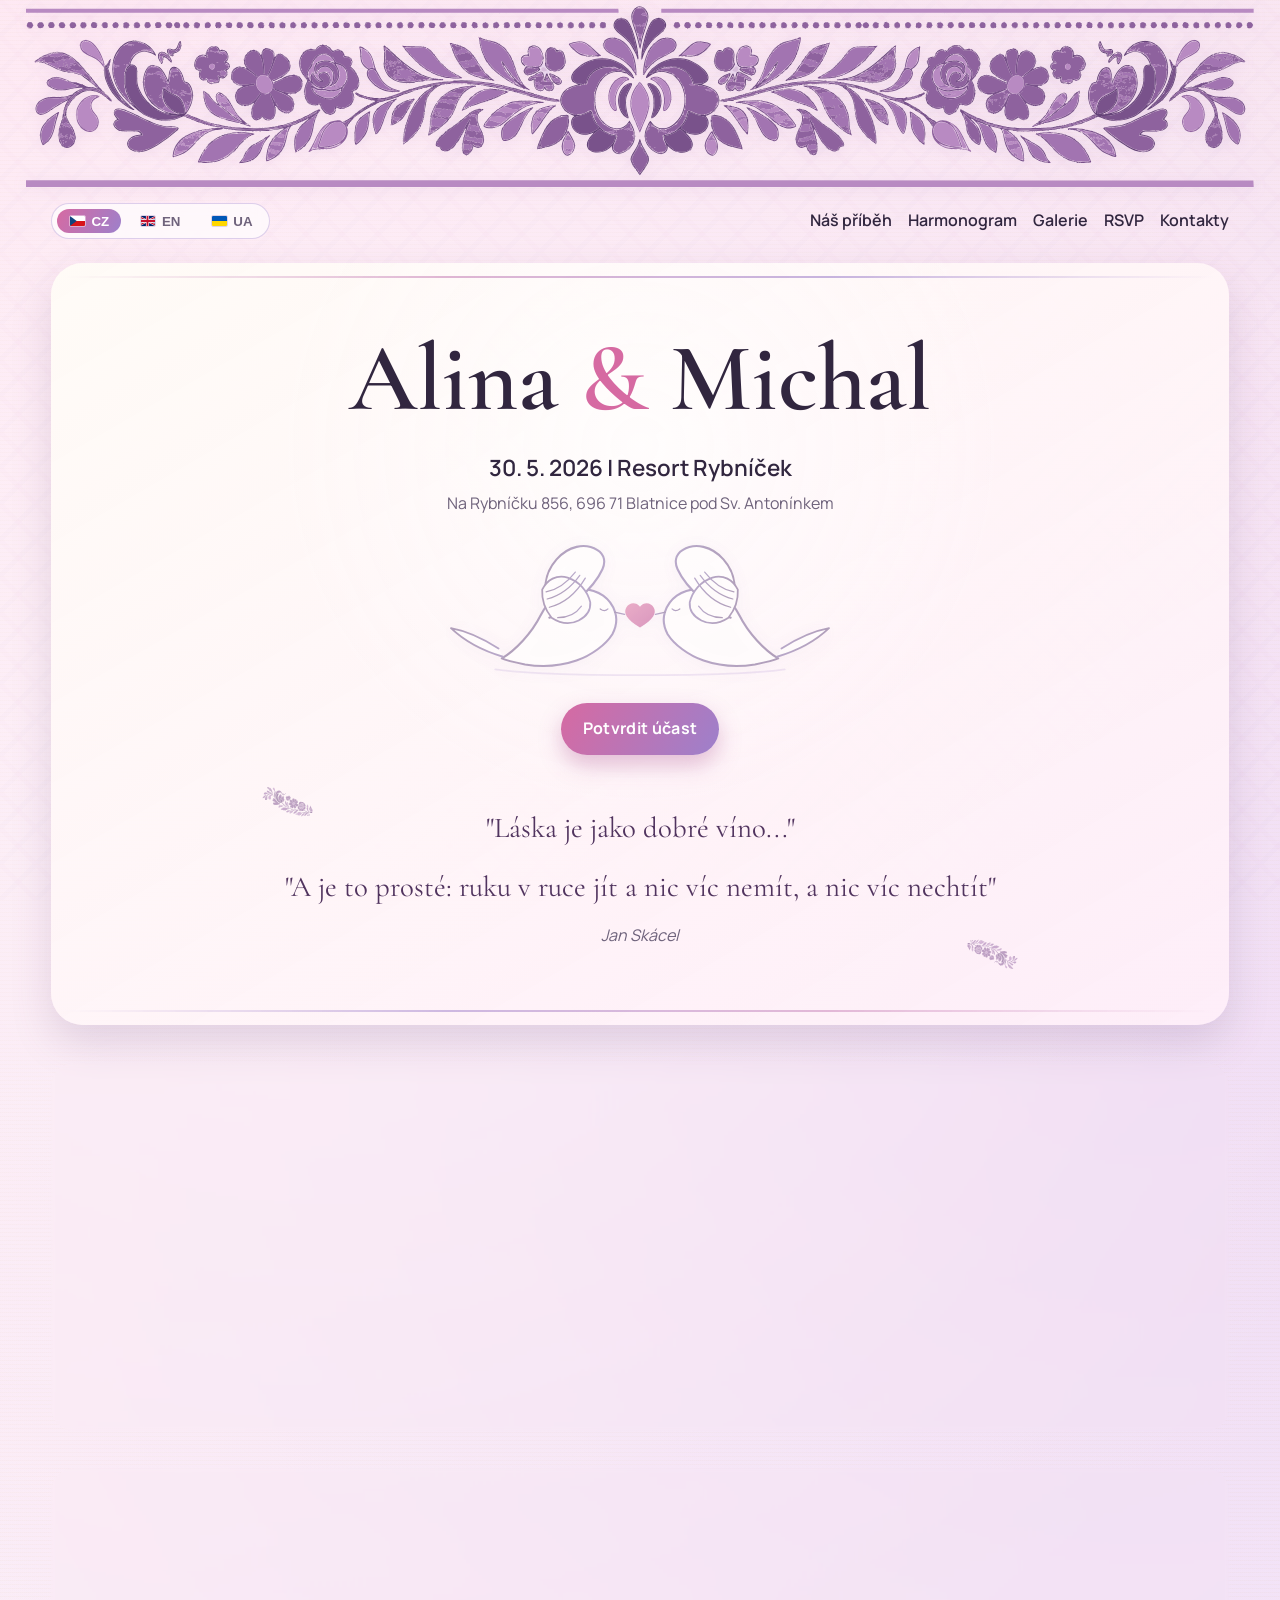
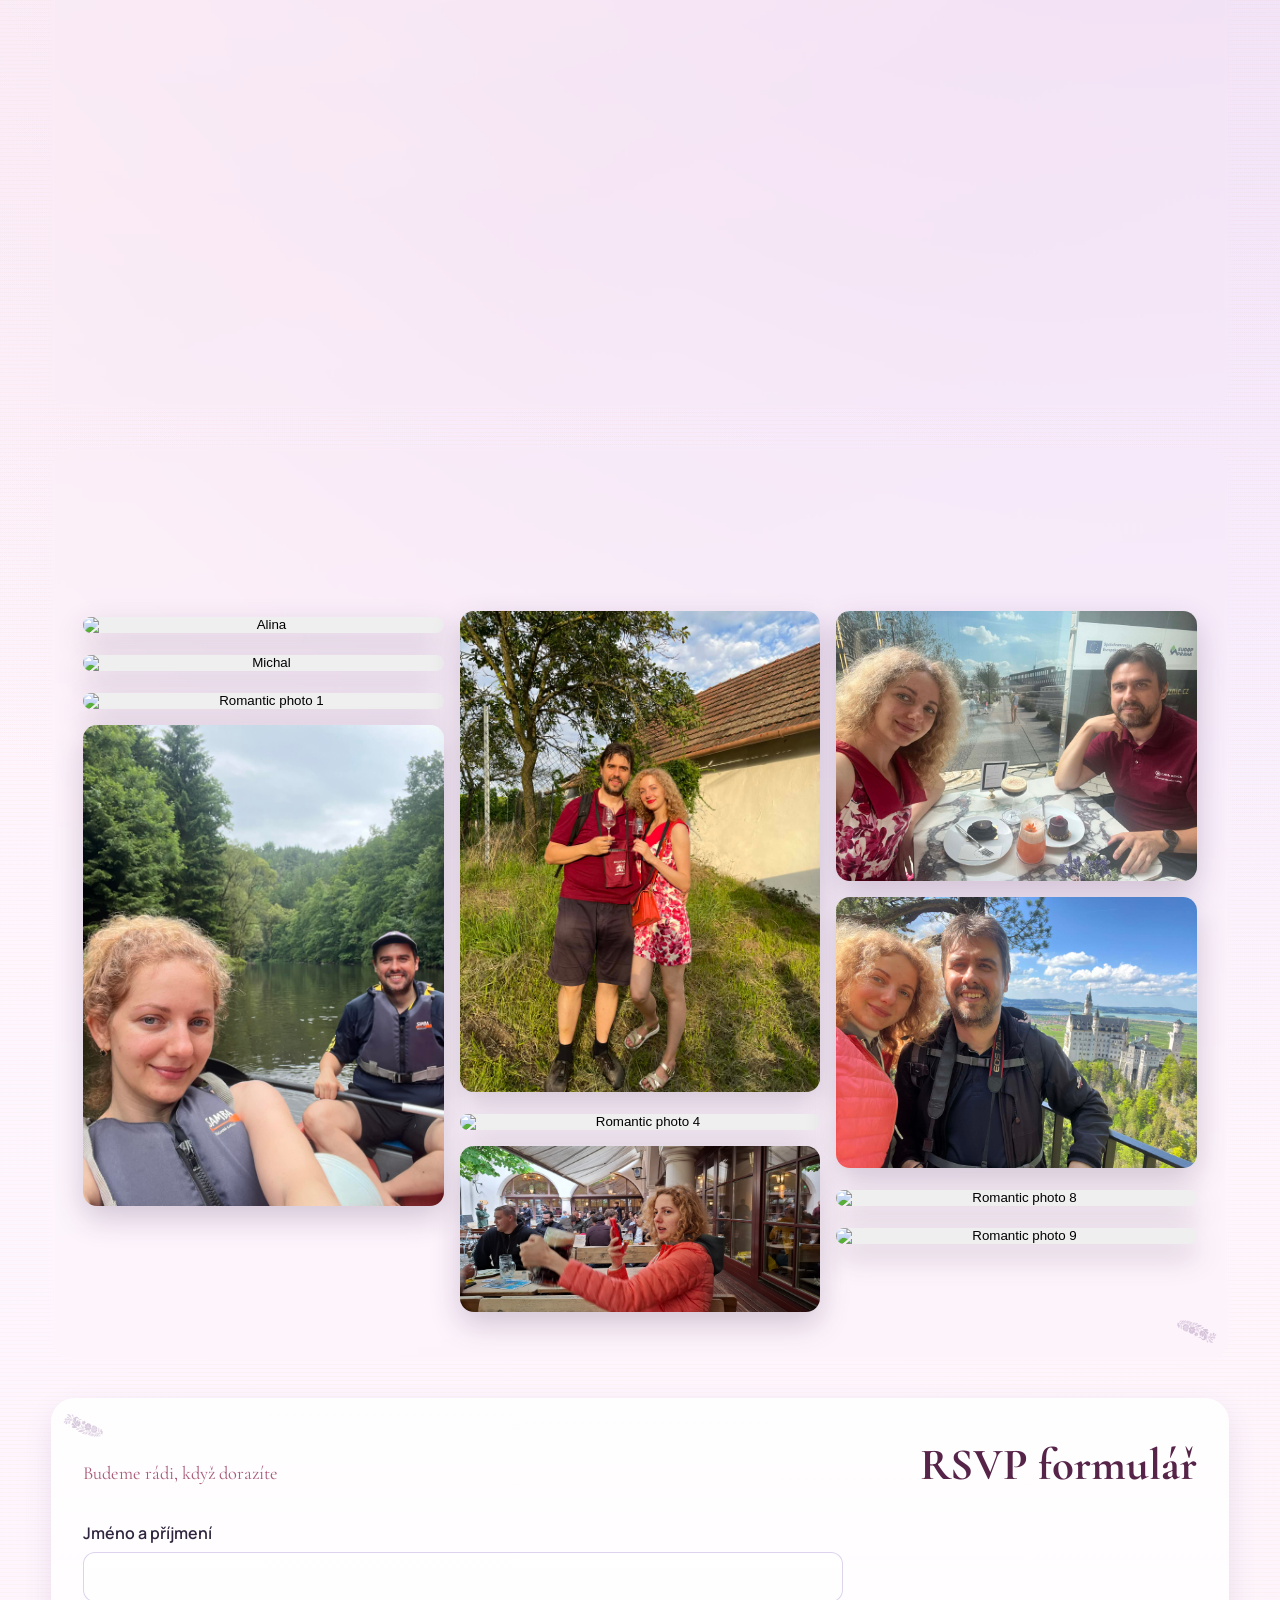
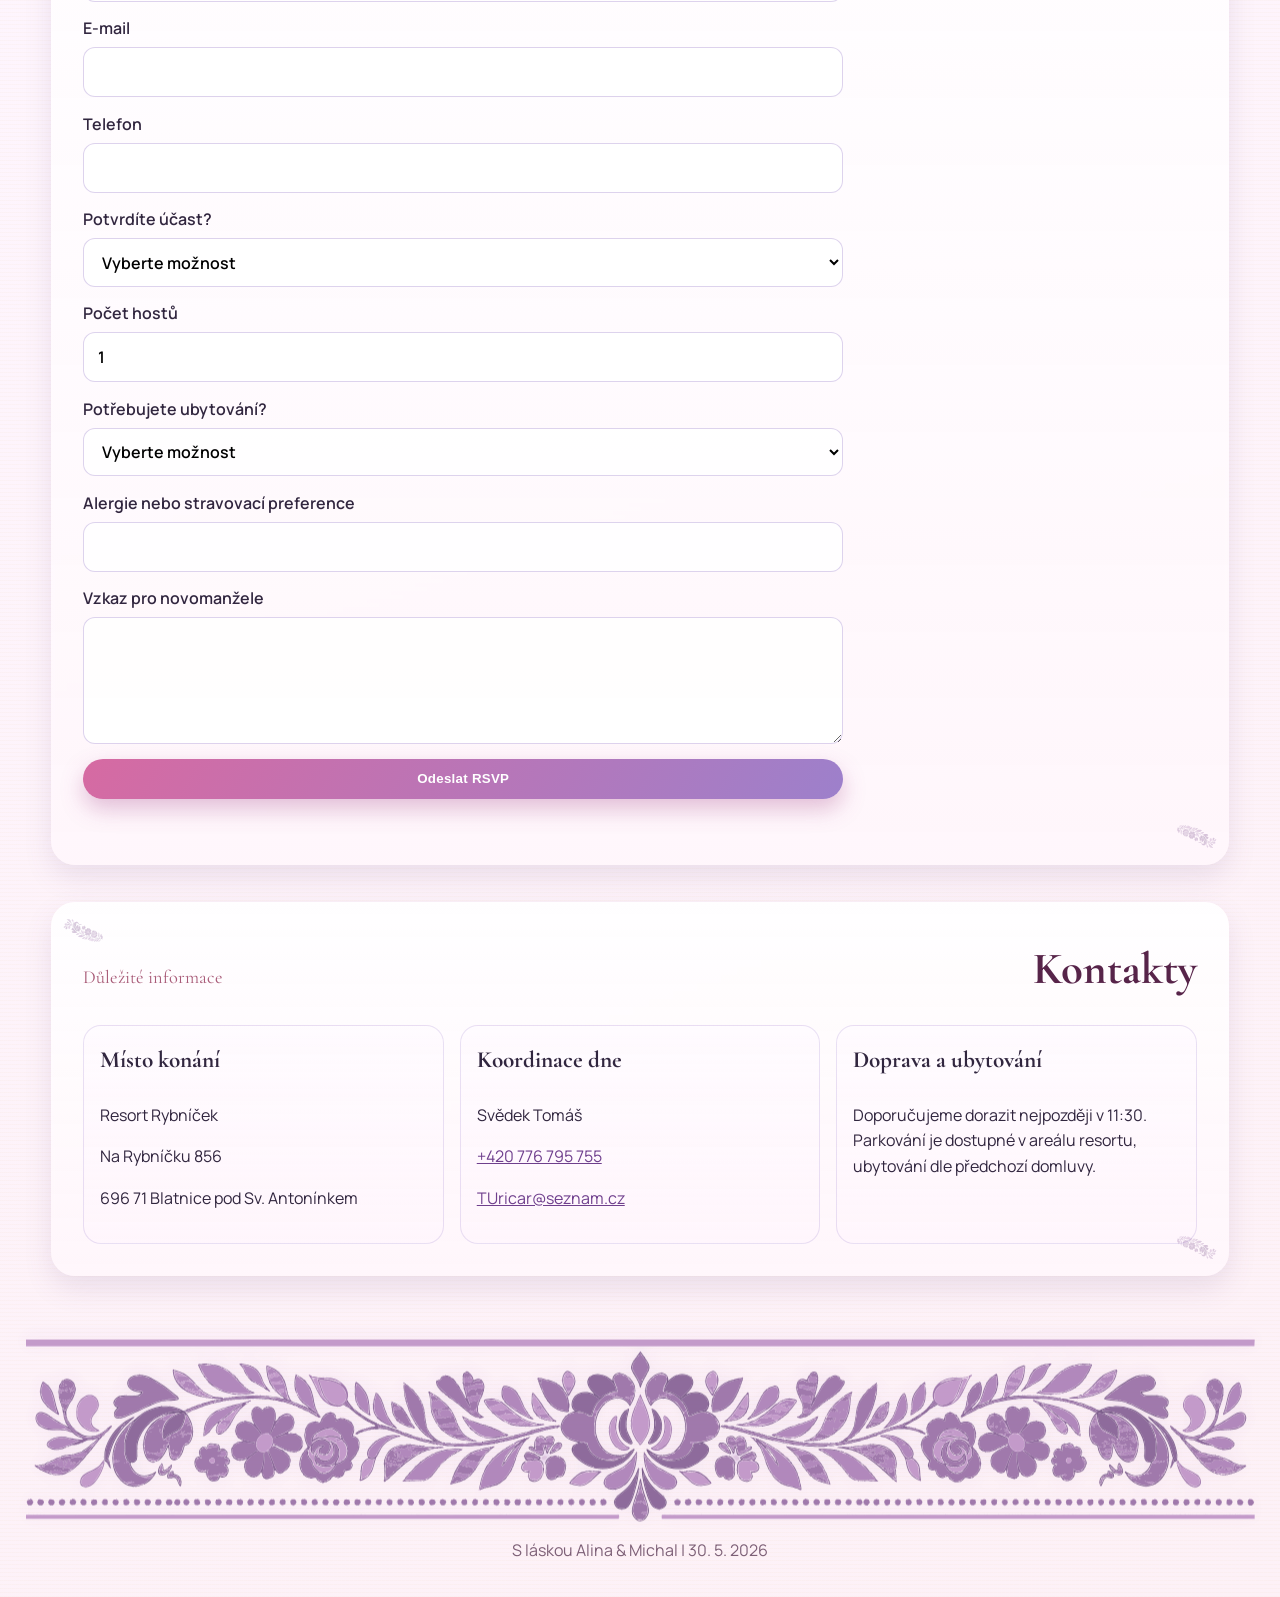
==== commit 7eec460b: "Tweak style and content, add photos" ====
--- a/index.html
+++ b/index.html
@@ -3,22 +3,32 @@
 <head>
   <meta charset="UTF-8" />
   <meta name="viewport" content="width=device-width, initial-scale=1.0" />
-  <title>Alina & Michal | 30.5.2026</title>
-  <meta name="description" content="Svatebni web Aliny a Michala: harmonogram, galerie, RSVP, pribeh a kontakty." />
+  <title>Alina Ovcharenko & Michal Uřičář | 30.5.2026</title>
+  <meta name="description" content="Svatebni web Aliny Ovcharenko a Michala Uřičáře: harmonogram, galerie, RSVP, pribeh a kontakty." />
   <link rel="preconnect" href="https://fonts.googleapis.com" />
   <link rel="preconnect" href="https://fonts.gstatic.com" crossorigin />
+  <link rel="stylesheet" href="https://cdnjs.cloudflare.com/ajax/libs/font-awesome/6.6.0/css/all.min.css" />
   <link href="https://fonts.googleapis.com/css2?family=Cormorant+Garamond:wght@400;500;600;700&family=Manrope:wght@400;500;600&display=swap" rel="stylesheet" />
   <link rel="stylesheet" href="styles.css" />
 </head>
 <body>
   <div class="motif-layer" aria-hidden="true"></div>
-  <div class="ornament-band ornament-band-vnorovsky" aria-hidden="true"></div>
+  <img class="ornament-image ornament-image-top" src="assets/ornament-garland.svg" alt="" aria-hidden="true" />
 
   <header class="site-header" id="top">
     <div class="language-switch" aria-label="Language switcher">
-      <button class="lang-btn active" data-lang-switch="cs">CZ</button>
-      <button class="lang-btn" data-lang-switch="en">EN</button>
-      <button class="lang-btn" data-lang-switch="uk">UA</button>
+      <button class="lang-btn active" data-lang-switch="cs" aria-label="Cestina">
+        <img class="lang-flag" src="assets/flags/cz.svg" alt="" aria-hidden="true" />
+        <span>CZ</span>
+      </button>
+      <button class="lang-btn" data-lang-switch="en" aria-label="English">
+        <img class="lang-flag" src="assets/flags/gb.svg" alt="" aria-hidden="true" />
+        <span>EN</span>
+      </button>
+      <button class="lang-btn" data-lang-switch="uk" aria-label="Ukrainska">
+        <img class="lang-flag" src="assets/flags/ua.svg" alt="" aria-hidden="true" />
+        <span>UA</span>
+      </button>
     </div>
 
     <nav class="nav">
@@ -26,17 +36,18 @@
       <a href="#timeline" data-i18n="navTimeline">Harmonogram</a>
       <a href="#gallery" data-i18n="navGallery">Galerie</a>
       <a href="#rsvp" data-i18n="navRsvp">RSVP</a>
-      <a href="#seating" data-i18n="navSeating">Zasedací plán</a>
+      <!-- <a href="#seating" data-i18n="navSeating">Zasedací plán</a> -->
       <a href="#contact" data-i18n="navContact">Kontakty</a>
     </nav>
   </header>
 
   <main>
     <section class="hero">
-      <p class="eyebrow" data-i18n="heroEyebrow">Svatba roku 2026</p>
+      <!-- <p class="eyebrow" data-i18n="heroEyebrow">Svatba roku 2026</p> -->
       <h1>Alina <span>&</span> Michal</h1>
       <p class="hero-date" data-i18n="heroDate">30. 5. 2026 | Resort Rybníček</p>
       <p class="hero-location" data-i18n="heroLocation">Na Rybníčku 856, 696 71 Blatnice pod Sv. Antonínkem</p>
+      <img class="hero-illustration" src="assets/hero-doves.svg" alt="Two doves" loading="lazy" />
       <a href="#rsvp" class="cta" data-i18n="heroCta">Potvrdit účast</a>
       <div class="quote-wrap">
         <blockquote data-i18n="quoteOne">"Láska je jako dobré víno..."</blockquote>
@@ -45,7 +56,7 @@
       </div>
     </section>
 
-    <div class="ornament-band ornament-band-vyshyvanka" aria-hidden="true"></div>
+    <!-- <div class="ornament-band ornament-band-vyshyvanka" aria-hidden="true"></div> -->
 
     <section class="story section" id="story">
       <div class="section-heading">
@@ -55,7 +66,7 @@
       <div class="story-grid">
         <article>
           <h3 data-i18n="storyCardOneTitle">První setkání</h3>
-          <p data-i18n="storyCardOneText">Byl pozdní letní večer, kdy se naše cesty nečekaně protnuly. Z původně krátkého rozhovoru vznikl příběh, který nás dovedl až sem.</p>
+          <p data-i18n="storyCardOneText">Bylo zimní poledne, kdy se naše cesty nečekaně protnuly. První randevaux se protáhlo až do pozdního večera a vznikl příběh, který nás dovedl až sem.</p>
         </article>
         <article>
           <h3 data-i18n="storyCardTwoTitle">Morava × Ukrajina</h3>
@@ -75,6 +86,10 @@
       </div>
       <ol class="timeline-list">
         <li>
+          <span>11:30</span>
+          <p data-i18n="eventArrival">Příjezd svatebčanů</p>
+        </li>
+        <li>
           <span>12:00</span>
           <p data-i18n="eventCeremony">Svatební obřad</p>
         </li>
@@ -92,11 +107,7 @@
         </li>
         <li>
           <span>18:00</span>
-          <p data-i18n="eventFirstDance">První tanec a zahájení oslavy</p>
-        </li>
-        <li>
-          <span>18:30 - 24:00</span>
-          <p data-i18n="eventBand">Živá hudba: kapela Georgo</p>
+          <p data-i18n="eventFirstDance">První tanec a zahájení oslavy s hudebním doprovodem kapely Georgo</p>
         </li>
       </ol>
     </section>
@@ -108,12 +119,17 @@
       </div>
       <p class="gallery-note" data-i18n="galleryNote">Kliknutím na fotografii ji otevřete ve větším formátu.</p>
       <div class="gallery-grid" id="galleryGrid">
-        <button class="gallery-item" type="button"><img src="https://picsum.photos/id/1035/1000/1300" alt="Romantic photo 1" loading="lazy" /></button>
-        <button class="gallery-item" type="button"><img src="https://picsum.photos/id/1027/1000/1300" alt="Romantic photo 2" loading="lazy" /></button>
-        <button class="gallery-item" type="button"><img src="https://picsum.photos/id/1062/1000/1300" alt="Romantic photo 3" loading="lazy" /></button>
-        <button class="gallery-item" type="button"><img src="https://picsum.photos/id/1069/1000/1300" alt="Romantic photo 4" loading="lazy" /></button>
-        <button class="gallery-item" type="button"><img src="https://picsum.photos/id/1074/1000/1300" alt="Romantic photo 5" loading="lazy" /></button>
-        <button class="gallery-item" type="button"><img src="https://picsum.photos/id/1081/1000/1300" alt="Romantic photo 6" loading="lazy" /></button>
+          <button class="gallery-item" type="button"><img src="photos/_34A1703.JPG" alt="Alina" loading="lazy" /></button>
+          <button class="gallery-item" type="button"><img src="photos/_34A1773.JPG" alt="Michal" loading="lazy" /></button>
+          <button class="gallery-item" type="button"><img src="photos/_34A4240.JPG" alt="Romantic photo 1" loading="lazy" /></button>
+        <button class="gallery-item" type="button"><img src="photos/93dfd1e0-5041-4608-9ce8-64b3c3f94633.jpg" alt="Romantic photo 2" loading="lazy" /></button>
+        <button class="gallery-item" type="button"><img src="photos/cacbf807-6274-4613-a5a3-0e9ee6b4a991.jpg" alt="Romantic photo 3" loading="lazy" /></button>
+        <button class="gallery-item" type="button"><img src="photos/_34A4244.JPG" alt="Romantic photo 4" loading="lazy" /></button>
+        <button class="gallery-item" type="button"><img src="photos/20250508_184934.jpg" alt="Romantic photo 5" loading="lazy" /></button>
+        <button class="gallery-item" type="button"><img src="photos/4d58cf01-ce47-48ba-b08e-d2fc04d79d51.jpg" alt="Romantic photo 6" loading="lazy" /></button>
+        <button class="gallery-item" type="button"><img src="photos/d70c303c-39b6-45b1-8a84-69819246709a.jpg" alt="Romantic photo 7" loading="lazy" /></button>
+        <button class="gallery-item" type="button"><img src="photos/20250903_125009.jpg" alt="Romantic photo 8" loading="lazy" /></button>
+        <button class="gallery-item" type="button"><img src="photos/20250903_123614.jpg" alt="Romantic photo 9" loading="lazy" /></button>
       </div>
     </section>
 
@@ -159,8 +175,8 @@
           <span data-i18n="fieldAccommodation">Potřebujete ubytování?</span>
           <select name="accommodation" required>
             <option value="" data-i18n="accommodationPlaceholder">Vyberte možnost</option>
-            <option value="no" data-i18n="accommodationNo">Ne, zařídíme si sami</option>
-            <option value="yes" data-i18n="accommodationYes">Ano, prosíme o pomoc s ubytováním</option>
+            <option value="no" data-i18n="accommodationNo">Ne</option>
+            <option value="yes" data-i18n="accommodationYes">Ano</option>
           </select>
         </label>
 
@@ -179,13 +195,13 @@
       </form>
     </section>
 
-    <section class="seating section" id="seating">
+    <!-- <section class="seating section" id="seating">
       <div class="section-heading">
         <p class="kicker" data-i18n="seatingKicker">Připravujeme</p>
         <h2 data-i18n="seatingTitle">Budoucí zasedací plán</h2>
       </div>
       <p data-i18n="seatingText">Po uzávěrce RSVP sem přidáme interaktivní zasedací plán stolů, aby každý host viděl své místo.</p>
-    </section>
+    </section> -->
 
     <section class="contact section" id="contact">
       <div class="section-heading">
@@ -201,9 +217,9 @@
         </article>
         <article>
           <h3 data-i18n="contactCoordinatorTitle">Koordinace dne</h3>
-          <p data-i18n="contactCoordinatorName">Svědkyně Klára</p>
-          <p><a href="tel:+420777123456">+420 777 123 456</a></p>
-          <p><a href="mailto:svatba.alina.michal@email.cz">svatba.alina.michal@email.cz</a></p>
+          <p data-i18n="contactCoordinatorName">Svědek Tomáš</p>
+          <p><a href="tel:+420776795755">+420 776 795 755</a></p>
+          <p><a href="mailto:TUricar@seznam.cz">TUricar@seznam.cz</a></p>
         </article>
         <article>
           <h3 data-i18n="contactTransportTitle">Doprava a ubytování</h3>
@@ -212,6 +228,8 @@
       </div>
     </section>
   </main>
+
+  <img class="ornament-image ornament-image-bottom" src="assets/ornament-garland.svg" alt="" aria-hidden="true" />
 
   <footer>
     <p data-i18n="footerText">S láskou Alina & Michal | 30. 5. 2026</p>
--- a/styles.css
+++ b/styles.css
@@ -6,6 +6,10 @@
   --rose-500: #d66aa2;
   --lila-300: #d9c7f5;
   --lila-500: #9d80cb;
+  --folk-red: #c95b6c;
+  --folk-blue: #4f71b8;
+  --folk-green: #6f8f5c;
+  --paper: #fffaf0;
   --ink: #31263f;
   --muted: #6f637c;
   --white: #ffffff;
@@ -25,9 +29,11 @@
   margin: 0;
   color: var(--ink);
   background:
+    radial-gradient(circle at 25% 14%, rgba(255, 255, 255, 0.45), transparent 28%),
+    repeating-linear-gradient(0deg, rgba(211, 168, 77, 0.04) 0 1px, transparent 1px 4px),
     radial-gradient(circle at 10% 0%, rgba(255, 224, 242, 0.8), transparent 55%),
     radial-gradient(circle at 90% 20%, rgba(216, 198, 244, 0.6), transparent 45%),
-    linear-gradient(160deg, #fffafc 0%, #fef6ff 50%, #fef2f8 100%);
+    linear-gradient(160deg, var(--paper) 0%, #fef6ff 50%, #fdf1f7 100%);
   font-family: "Manrope", "Segoe UI", sans-serif;
   min-height: 100vh;
   line-height: 1.6;
@@ -47,19 +53,40 @@
   inset: 0;
   z-index: -1;
   pointer-events: none;
-  opacity: 0.25;
+  opacity: 0.12;
   background-image:
-    linear-gradient(45deg, transparent 45%, rgba(177, 84, 145, 0.14) 45%, rgba(177, 84, 145, 0.14) 55%, transparent 55%),
-    linear-gradient(-45deg, transparent 45%, rgba(88, 117, 182, 0.12) 45%, rgba(88, 117, 182, 0.12) 55%, transparent 55%);
-  background-size: 28px 28px;
+    linear-gradient(45deg, transparent 45%, rgba(177, 84, 145, 0.12) 45%, rgba(177, 84, 145, 0.12) 55%, transparent 55%),
+    linear-gradient(-45deg, transparent 45%, rgba(130, 101, 180, 0.1) 45%, rgba(130, 101, 180, 0.1) 55%, transparent 55%);
+  background-size: 36px 36px;
+}
+
+.ornament-image {
+  display: block;
+  width: min(1280px, 96vw);
+  margin: 0 auto;
+  filter:
+    saturate(1.08)
+    brightness(1.02)
+    contrast(0.94)
+    drop-shadow(0 2px 8px rgba(158, 112, 186, 0.12));
+}
+
+.ornament-image-top {
+  margin-top: 0.35rem;
+}
+
+.ornament-image-bottom {
+  margin-top: 2rem;
+  transform: scaleY(-1);
+  opacity: 0.84;
 }
 
 .ornament-band {
   width: min(1200px, 92vw);
-  height: 20px;
-  margin: 0.55rem auto;
+  height: 10px;
+  margin: 0.2rem auto 0.8rem;
   border-radius: 999px;
-  box-shadow: inset 0 0 0 1px rgba(130, 88, 160, 0.25);
+  box-shadow: inset 0 0 0 1px rgba(130, 88, 160, 0.18);
 }
 
 .ornament-band-vnorovsky {
@@ -79,7 +106,7 @@
 
 .site-header {
   width: min(1200px, 92vw);
-  margin: 1.5rem auto;
+  margin: 1rem auto 1.5rem;
   display: flex;
   justify-content: space-between;
   align-items: center;
@@ -97,13 +124,31 @@
 }
 
 .lang-btn {
+  display: inline-flex;
+  align-items: center;
+  gap: 0.35rem;
   border: 0;
   background: transparent;
   border-radius: 999px;
   padding: 0.35rem 0.75rem;
   font-weight: 600;
   color: var(--muted);
+  line-height: 1;
   cursor: pointer;
+}
+
+.lang-flag {
+  width: 1.05rem;
+  height: 0.72rem;
+  object-fit: cover;
+  border-radius: 2px;
+  border: 1px solid rgba(130, 97, 164, 0.24);
+  display: block;
+}
+
+.lang-btn.active .lang-flag {
+  opacity: 1;
+  border-color: rgba(255, 255, 255, 0.42);
 }
 
 .lang-btn.active {
@@ -149,9 +194,11 @@
 
 .hero {
   text-align: center;
-  padding: 4rem 1.2rem 3rem;
+  padding: 4rem 1.3rem 3rem;
   border-radius: 32px;
-  background: linear-gradient(145deg, rgba(255, 255, 255, 0.92), rgba(255, 236, 247, 0.84));
+  background:
+    radial-gradient(circle at 50% 24%, rgba(255, 255, 255, 0.66), transparent 44%),
+    linear-gradient(150deg, rgba(255, 252, 246, 0.95), rgba(255, 239, 249, 0.88));
   box-shadow: var(--shadow);
   animation: rise 900ms ease;
   position: relative;
@@ -164,23 +211,48 @@
   position: absolute;
   left: 0.8rem;
   right: 0.8rem;
-  height: 11px;
+  height: 2px;
   border-radius: 999px;
+  opacity: 0.85;
 }
 
 .hero::before {
   top: 0.8rem;
-  background:
-    linear-gradient(45deg, transparent 44%, rgba(177, 84, 145, 0.28) 44%, rgba(177, 84, 145, 0.28) 56%, transparent 56%) 0 0 / 24px 11px,
-    linear-gradient(-45deg, transparent 44%, rgba(157, 128, 203, 0.22) 44%, rgba(157, 128, 203, 0.22) 56%, transparent 56%) 0 0 / 24px 11px;
+  background: linear-gradient(90deg, transparent, rgba(201, 134, 185, 0.7), rgba(161, 132, 204, 0.7), transparent);
 }
 
 .hero::after {
   bottom: 0.8rem;
-  background:
-    radial-gradient(circle at 10px 6px, rgba(197, 93, 152, 0.28) 0 2px, transparent 2px),
-    radial-gradient(circle at 18px 6px, rgba(125, 98, 180, 0.23) 0 2px, transparent 2px);
-  background-size: 28px 11px;
+  background: linear-gradient(90deg, transparent, rgba(161, 132, 204, 0.62), rgba(201, 134, 185, 0.62), transparent);
+}
+
+.hero-illustration {
+  display: block;
+  width: min(420px, 78vw);
+  margin: 0.65rem auto 1rem;
+  opacity: 0.72;
+  filter: drop-shadow(0 2px 8px rgba(163, 128, 190, 0.1));
+}
+
+.hero .quote-wrap::before,
+.hero .quote-wrap::after {
+  content: "";
+  position: absolute;
+  width: 56px;
+  height: 56px;
+  background: url("assets/ornament-corner.svg") center/contain no-repeat;
+  opacity: 0.56;
+}
+
+.hero .quote-wrap::before {
+  top: -0.25rem;
+  left: -0.15rem;
+}
+
+.hero .quote-wrap::after {
+  right: -0.15rem;
+  bottom: -0.25rem;
+  transform: scaleX(-1) scaleY(-1);
 }
 
 .eyebrow {
@@ -232,9 +304,11 @@
 }
 
 .quote-wrap {
-  margin-top: 1.8rem;
-  max-width: 840px;
+  margin-top: 1.55rem;
+  max-width: 760px;
   margin-inline: auto;
+  position: relative;
+  padding: 0.8rem 1.2rem;
 }
 
 blockquote {
@@ -250,12 +324,36 @@
 }
 
 .section {
-  margin-top: 2.2rem;
-  border-radius: 28px;
+  margin-top: 2.35rem;
+  border-radius: 24px;
   padding: 2rem;
-  background: rgba(255, 255, 255, 0.85);
-  backdrop-filter: blur(4px);
-  box-shadow: var(--shadow);
+  background:
+    linear-gradient(180deg, rgba(255, 255, 255, 0.9), rgba(255, 247, 252, 0.84));
+  backdrop-filter: blur(2px);
+  box-shadow: 0 12px 28px rgba(110, 77, 128, 0.13);
+  position: relative;
+  overflow: hidden;
+}
+
+.section::before,
+.section::after {
+  content: "";
+  position: absolute;
+  width: 44px;
+  height: 44px;
+  background: url("assets/ornament-corner.svg") center/contain no-repeat;
+  opacity: 0.34;
+}
+
+.section::before {
+  top: 0.45rem;
+  left: 0.55rem;
+}
+
+.section::after {
+  right: 0.55rem;
+  bottom: 0.45rem;
+  transform: scaleX(-1) scaleY(-1);
 }
 
 .section-heading {
@@ -270,12 +368,13 @@
 .kicker {
   margin: 0;
   font-size: 1.15rem;
-  color: var(--lila-500);
+  color: #a85a77;
 }
 
 .section h2 {
   margin: 0;
   font-size: clamp(2rem, 4vw, 2.8rem);
+  color: #572449;
 }
 
 .story-grid,
@@ -290,7 +389,7 @@
   border: 1px solid rgba(157, 128, 203, 0.22);
   border-radius: 18px;
   padding: 1rem;
-  background: linear-gradient(180deg, rgba(255, 250, 254, 0.9), rgba(255, 241, 249, 0.75));
+  background: linear-gradient(180deg, rgba(255, 251, 255, 0.92), rgba(255, 245, 252, 0.82));
 }
 
 .story-grid h3,
@@ -319,7 +418,7 @@
 
 .timeline-list span {
   font-weight: 700;
-  color: #57296a;
+  color: #6c2543;
 }
 
 .timeline-list p {
@@ -429,9 +528,9 @@
 
 footer {
   width: min(1200px, 92vw);
-  margin: 0 auto 2.2rem;
+  margin: 0 auto 2.1rem;
   text-align: center;
-  color: var(--muted);
+  color: #7d6077;
 }
 
 .admin-main {
@@ -648,8 +747,25 @@
 }
 
 @media (max-width: 650px) {
+  .ornament-image {
+    width: min(1000px, 95vw);
+  }
+
   .hero {
-    padding: 3rem 0.95rem 2.2rem;
+    padding: 3rem 0.95rem 2.35rem;
+  }
+
+  .hero-illustration {
+    width: min(340px, 90vw);
+    margin: 0.85rem auto 1rem;
+    opacity: 0.76;
+  }
+
+  .hero .quote-wrap::before,
+  .hero .quote-wrap::after {
+    width: 52px;
+    height: 52px;
+    opacity: 0.65;
   }
 
   .section {
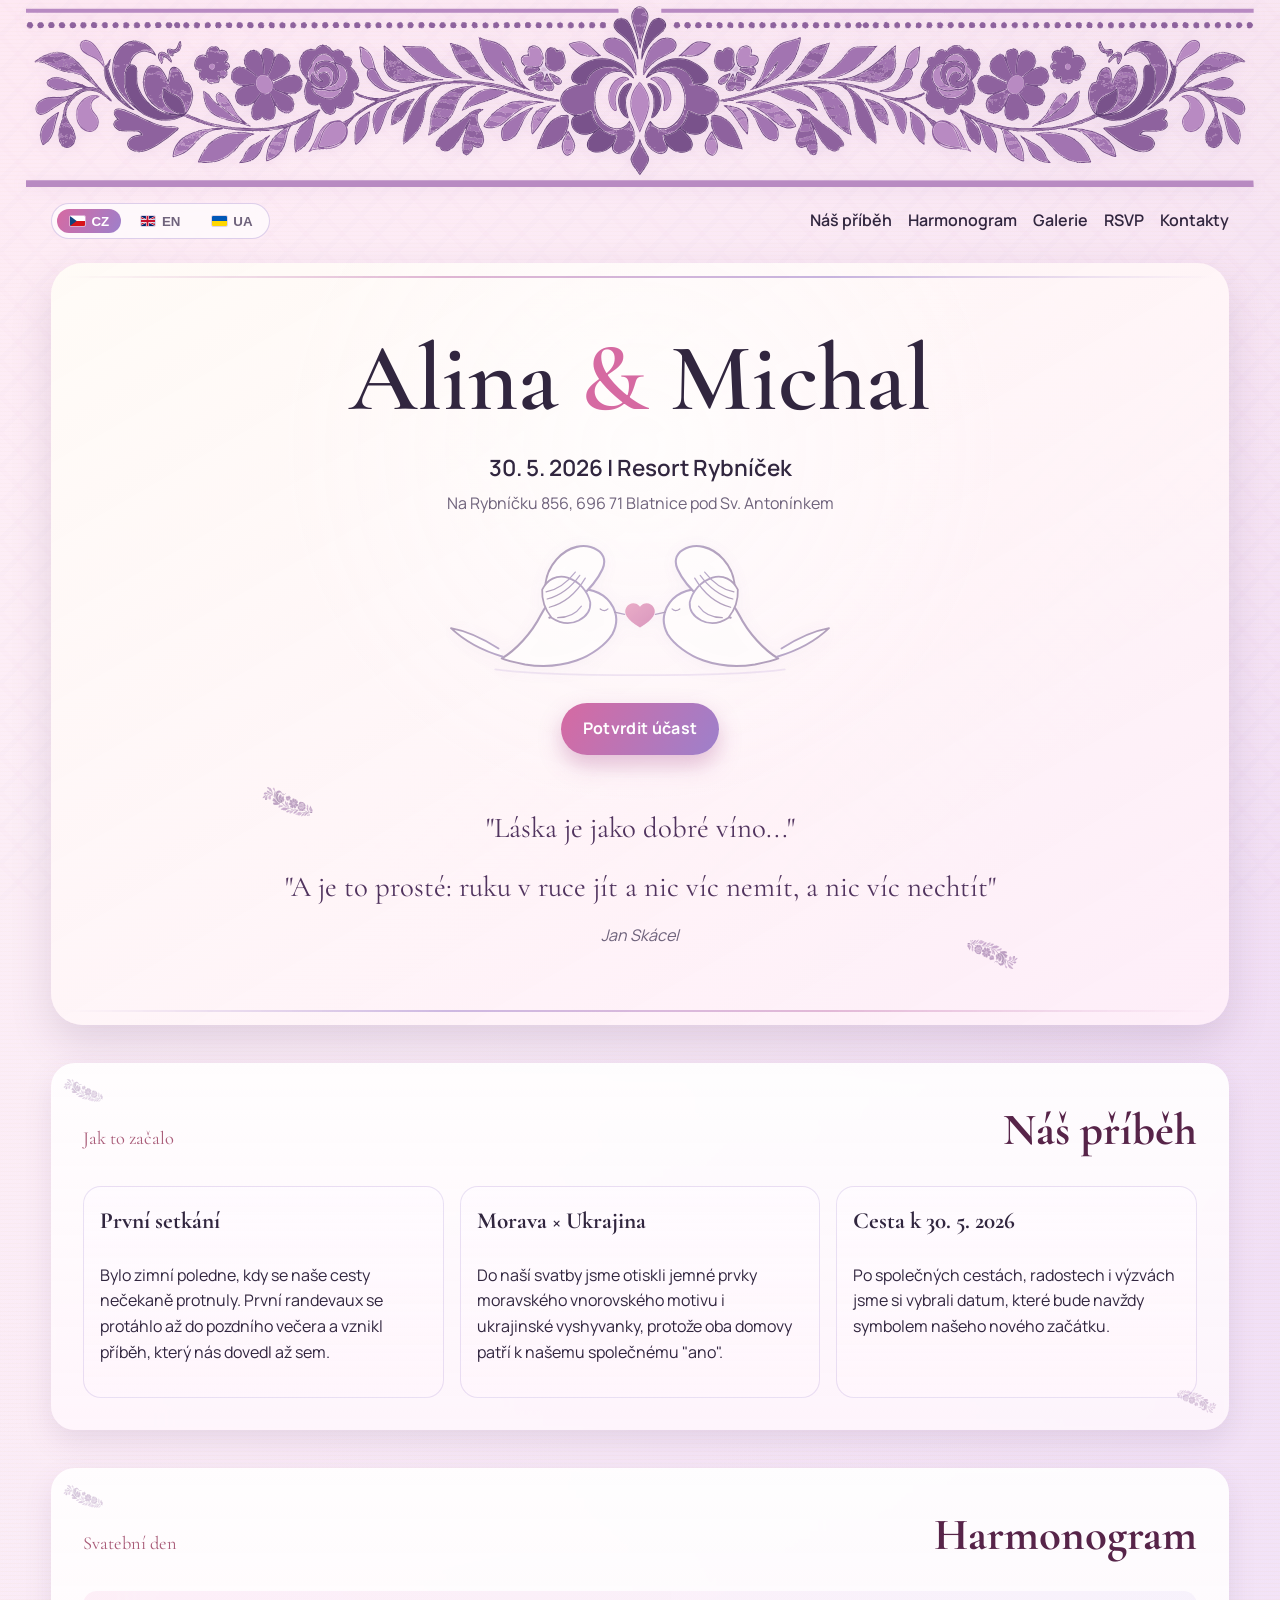
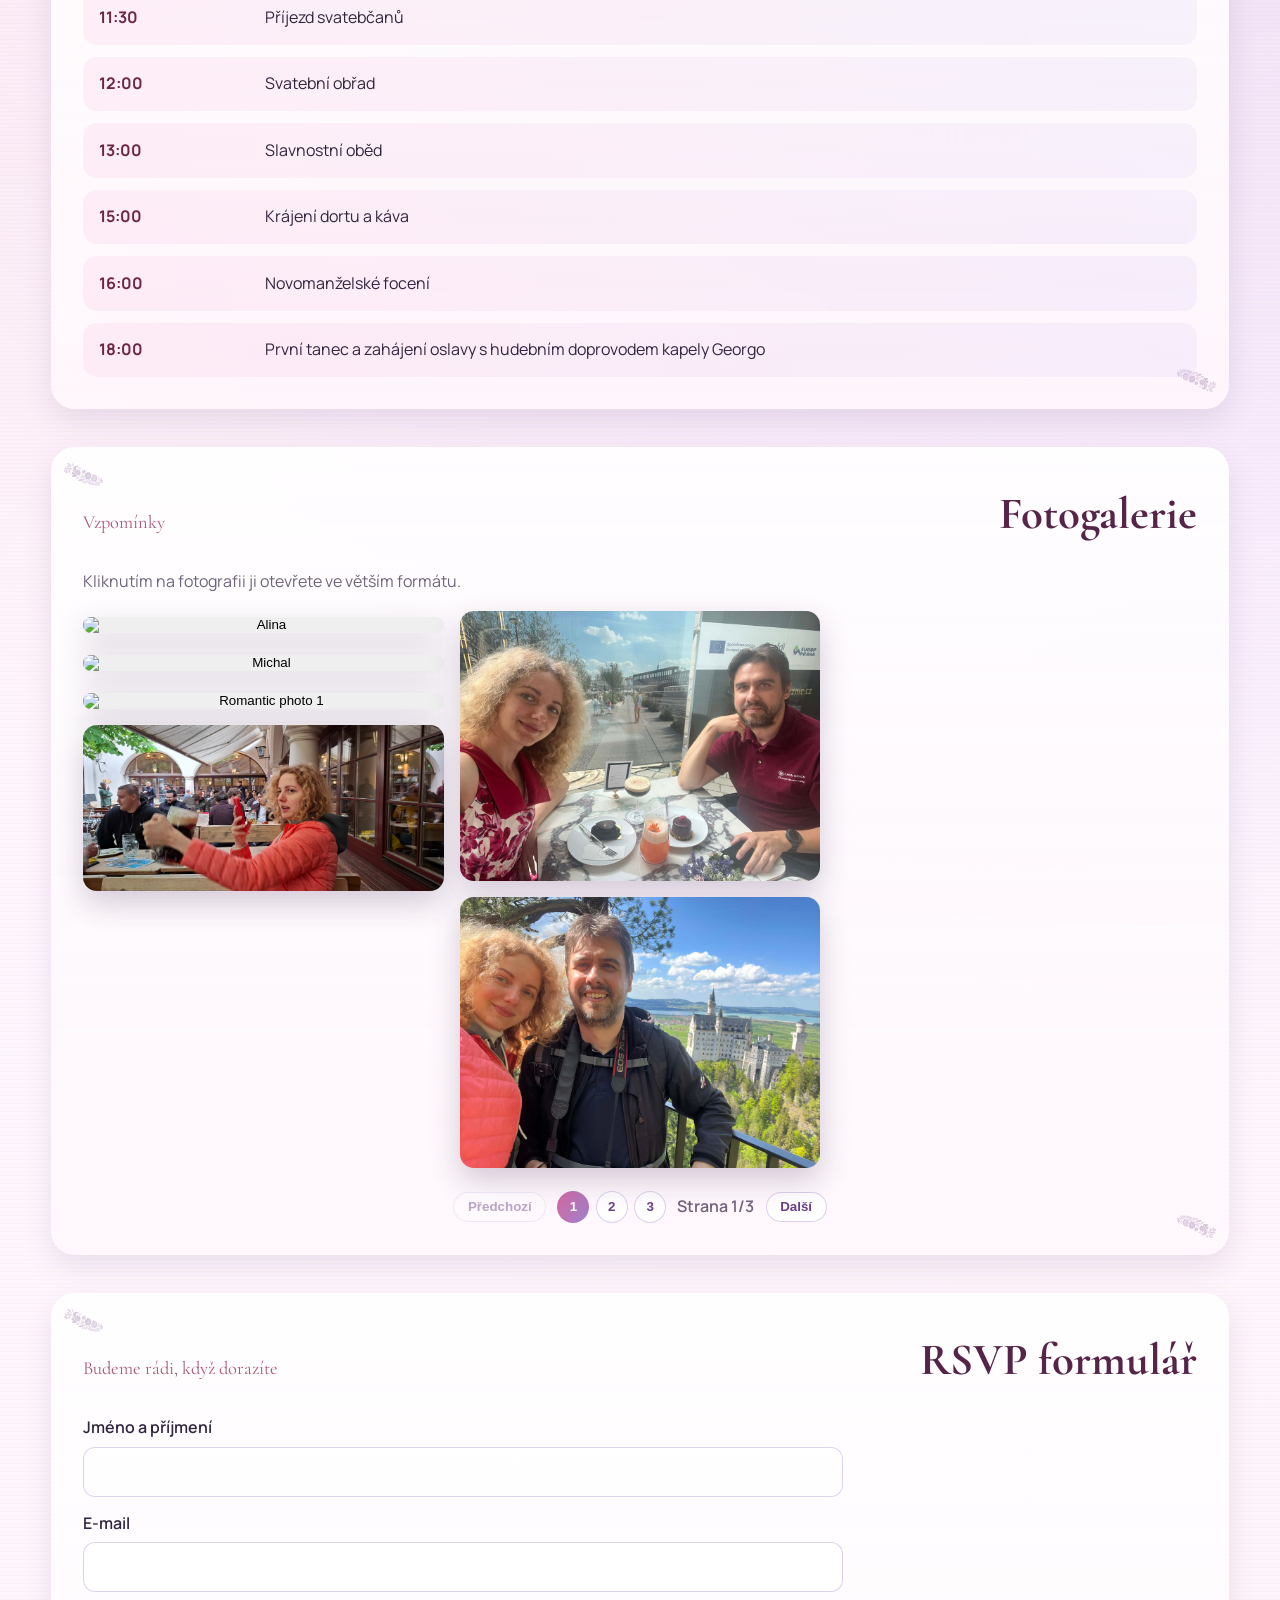
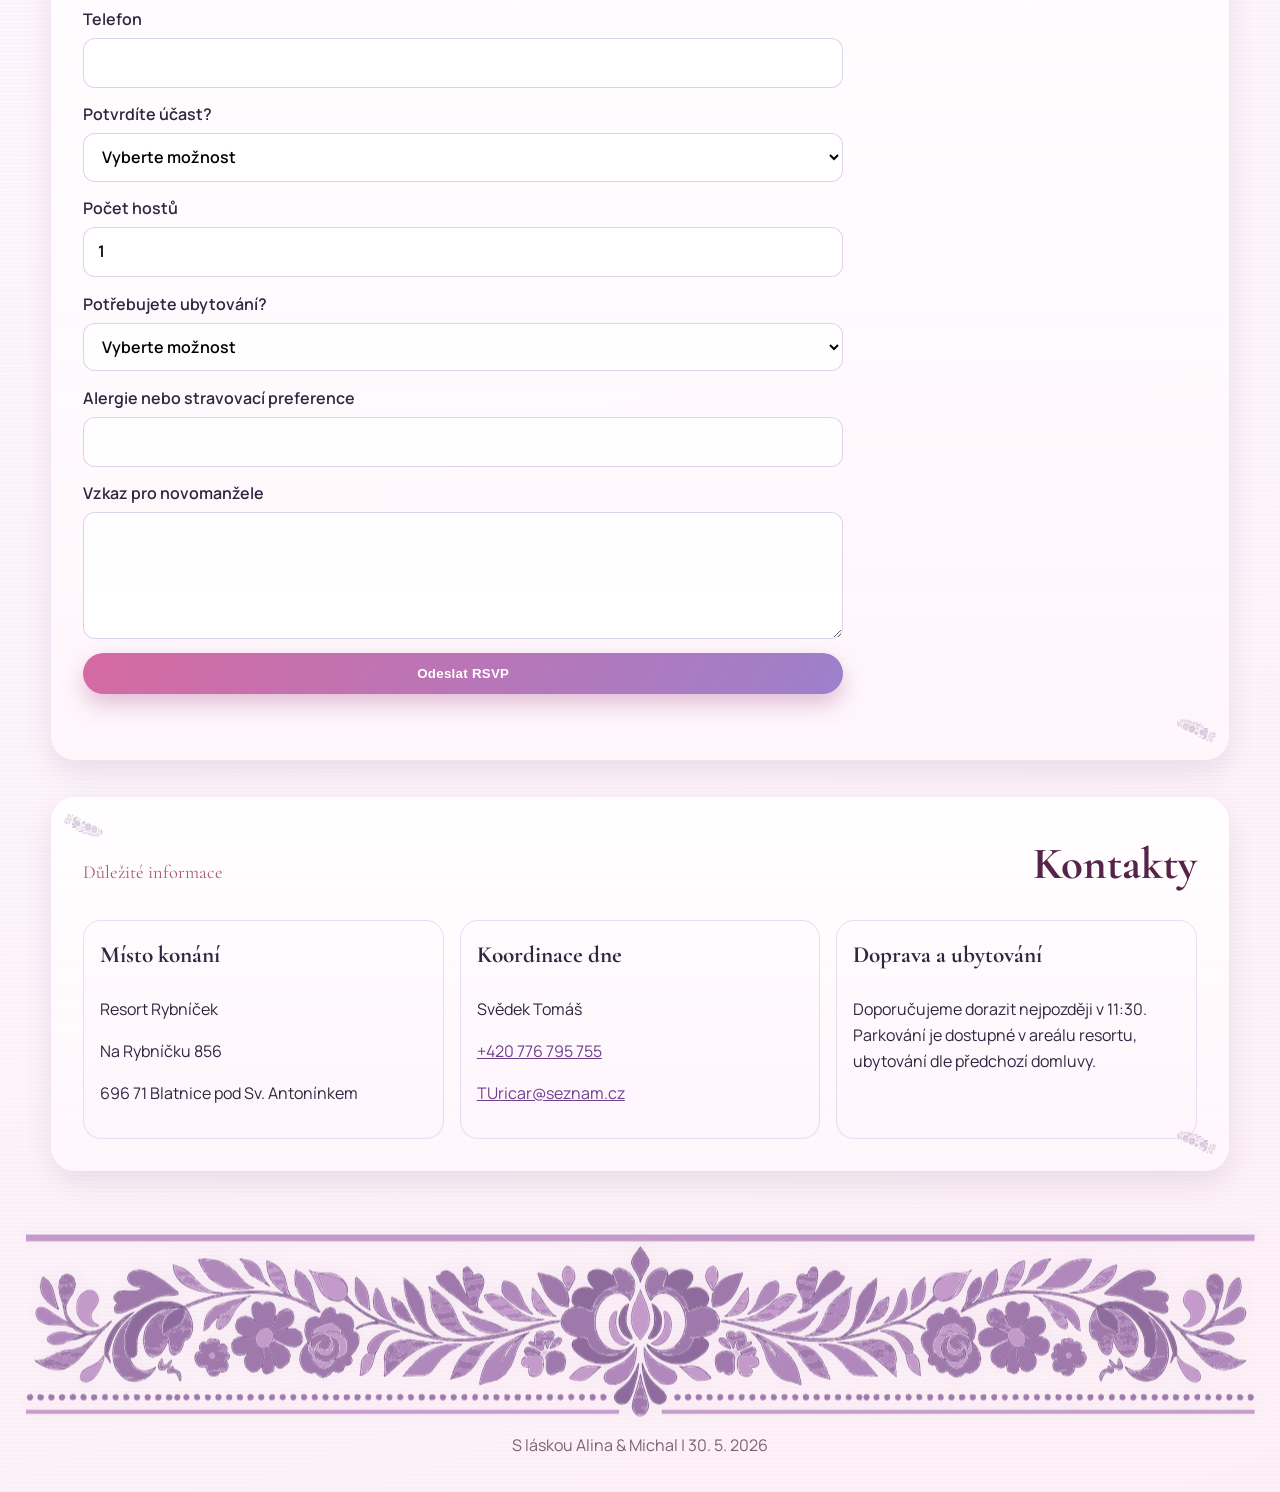
==== commit dd8fc90e: "Final touches, add more photos" ====
--- a/index.html
+++ b/index.html
@@ -122,14 +122,29 @@
           <button class="gallery-item" type="button"><img src="photos/_34A1703.JPG" alt="Alina" loading="lazy" /></button>
           <button class="gallery-item" type="button"><img src="photos/_34A1773.JPG" alt="Michal" loading="lazy" /></button>
           <button class="gallery-item" type="button"><img src="photos/_34A4240.JPG" alt="Romantic photo 1" loading="lazy" /></button>
-        <button class="gallery-item" type="button"><img src="photos/93dfd1e0-5041-4608-9ce8-64b3c3f94633.jpg" alt="Romantic photo 2" loading="lazy" /></button>
-        <button class="gallery-item" type="button"><img src="photos/cacbf807-6274-4613-a5a3-0e9ee6b4a991.jpg" alt="Romantic photo 3" loading="lazy" /></button>
-        <button class="gallery-item" type="button"><img src="photos/_34A4244.JPG" alt="Romantic photo 4" loading="lazy" /></button>
-        <button class="gallery-item" type="button"><img src="photos/20250508_184934.jpg" alt="Romantic photo 5" loading="lazy" /></button>
-        <button class="gallery-item" type="button"><img src="photos/4d58cf01-ce47-48ba-b08e-d2fc04d79d51.jpg" alt="Romantic photo 6" loading="lazy" /></button>
-        <button class="gallery-item" type="button"><img src="photos/d70c303c-39b6-45b1-8a84-69819246709a.jpg" alt="Romantic photo 7" loading="lazy" /></button>
-        <button class="gallery-item" type="button"><img src="photos/20250903_125009.jpg" alt="Romantic photo 8" loading="lazy" /></button>
-        <button class="gallery-item" type="button"><img src="photos/20250903_123614.jpg" alt="Romantic photo 9" loading="lazy" /></button>
+          <button class="gallery-item" type="button"><img src="photos/20250508_184934.jpg" alt="Romantic photo 5" loading="lazy" /></button>
+          <button class="gallery-item" type="button"><img src="photos/4d58cf01-ce47-48ba-b08e-d2fc04d79d51.jpg" alt="Romantic photo 6" loading="lazy" /></button>
+          <button class="gallery-item" type="button"><img src="photos/d70c303c-39b6-45b1-8a84-69819246709a.jpg" alt="Romantic photo 7" loading="lazy" /></button>
+        
+          <button class="gallery-item" type="button"><img src="photos/_34A4244.JPG" alt="Romantic photo 4" loading="lazy" /></button>
+          <button class="gallery-item" type="button"><img src="photos/93dfd1e0-5041-4608-9ce8-64b3c3f94633.jpg" alt="Romantic photo 2" loading="lazy" /></button>
+          <button class="gallery-item" type="button"><img src="photos/cacbf807-6274-4613-a5a3-0e9ee6b4a991.jpg" alt="Romantic photo 3" loading="lazy" /></button>
+          <button class="gallery-item" type="button"><img src="photos/20250903_125009.jpg" alt="Romantic photo 8" loading="lazy" /></button>
+          <button class="gallery-item" type="button"><img src="photos/04a09766-9c2d-4e33-8b44-0248475e8d02.jpg" alt="Romantic photo 10" loading="lazy" /></button>
+          <button class="gallery-item" type="button"><img src="photos/394f146a-ae6b-41fb-94d8-5a408f9c836f.jpg" alt="Romantic photo 11" loading="lazy" /></button>
+          
+          <button class="gallery-item" type="button"><img src="photos/20250903_123614.jpg" alt="Romantic photo 9" loading="lazy" /></button>
+          <button class="gallery-item" type="button"><img src="photos/425e7e9d-a81c-4a4e-9e3d-dc203027016b.jpg" alt="Romantic photo 12" loading="lazy" /></button>
+          <button class="gallery-item" type="button"><img src="photos/562007f1-117e-45c3-b05a-771c230e0623.jpg" alt="Romantic photo 13" loading="lazy" /></button>
+          <button class="gallery-item" type="button"><img src="photos/a3688f4b-ced2-4496-add3-5783f59cd1fb.jpg" alt="Romantic photo 14" loading="lazy" /></button>
+          <button class="gallery-item" type="button"><img src="photos/cc135fe6-d7d6-4a1d-aaca-655096bc3656.jpg" alt="Romantic photo 15" loading="lazy" /></button>
+          <button class="gallery-item" type="button"><img src="photos/3a4565df-b580-417f-8064-fdb118167388.jpg" alt="Romantic photo 16" loading="lazy" /></button>
+      </div>
+      <div class="gallery-pagination" id="galleryPagination">
+        <button class="gallery-page-btn" id="galleryPrev" type="button" data-i18n="galleryPrev">Předchozí</button>
+        <div class="gallery-page-numbers" id="galleryPageNumbers" aria-label="Gallery page numbers"></div>
+        <span class="gallery-page-info" id="galleryPageInfo">Strana 1/1</span>
+        <button class="gallery-page-btn" id="galleryNext" type="button" data-i18n="galleryNext">Další</button>
       </div>
     </section>
 
--- a/styles.css
+++ b/styles.css
@@ -481,6 +481,58 @@
   transform: scale(1.04);
 }
 
+.gallery-pagination {
+  margin-top: 0.45rem;
+  display: flex;
+  align-items: center;
+  justify-content: center;
+  flex-wrap: wrap;
+  gap: 0.7rem;
+}
+
+.gallery-page-numbers {
+  display: inline-flex;
+  align-items: center;
+  gap: 0.4rem;
+}
+
+.gallery-page-btn {
+  border: 1px solid rgba(157, 128, 203, 0.36);
+  border-radius: 999px;
+  padding: 0.38rem 0.85rem;
+  background: rgba(255, 255, 255, 0.82);
+  color: #6b3f8a;
+  font-weight: 600;
+  cursor: pointer;
+}
+
+.gallery-page-btn:disabled {
+  opacity: 0.45;
+  cursor: not-allowed;
+}
+
+.gallery-page-number {
+  width: 2rem;
+  height: 2rem;
+  border-radius: 999px;
+  border: 1px solid rgba(157, 128, 203, 0.36);
+  background: rgba(255, 255, 255, 0.82);
+  color: #6b3f8a;
+  font-weight: 700;
+  cursor: pointer;
+}
+
+.gallery-page-number.active {
+  color: var(--white);
+  border-color: transparent;
+  background: linear-gradient(120deg, var(--rose-500), var(--lila-500));
+}
+
+.gallery-page-info {
+  font-weight: 600;
+  color: var(--muted);
+}
+
 form {
   display: grid;
   gap: 0.9rem;
@@ -538,10 +590,35 @@
   margin: 1.2rem auto 3rem;
 }
 
+.admin-auth-card {
+  max-width: 760px;
+  margin-inline: auto;
+}
+
 .admin-title {
   margin: 0;
   font-family: "Cormorant Garamond", Georgia, serif;
   font-size: clamp(2rem, 4vw, 2.7rem);
+}
+
+.admin-heading-actions {
+  display: flex;
+  align-items: center;
+  gap: 0.75rem;
+}
+
+.admin-logout {
+  border: 1px solid rgba(157, 128, 203, 0.34);
+  border-radius: 999px;
+  padding: 0.42rem 0.9rem;
+  font-weight: 600;
+  color: #74488f;
+  background: rgba(255, 255, 255, 0.8);
+  cursor: pointer;
+}
+
+.admin-logout:hover {
+  background: rgba(255, 244, 252, 0.95);
 }
 
 .admin-note {
@@ -744,6 +821,11 @@
     grid-template-columns: 1fr;
     gap: 0.2rem;
   }
+
+  .admin-heading-actions {
+    width: 100%;
+    justify-content: space-between;
+  }
 }
 
 @media (max-width: 650px) {
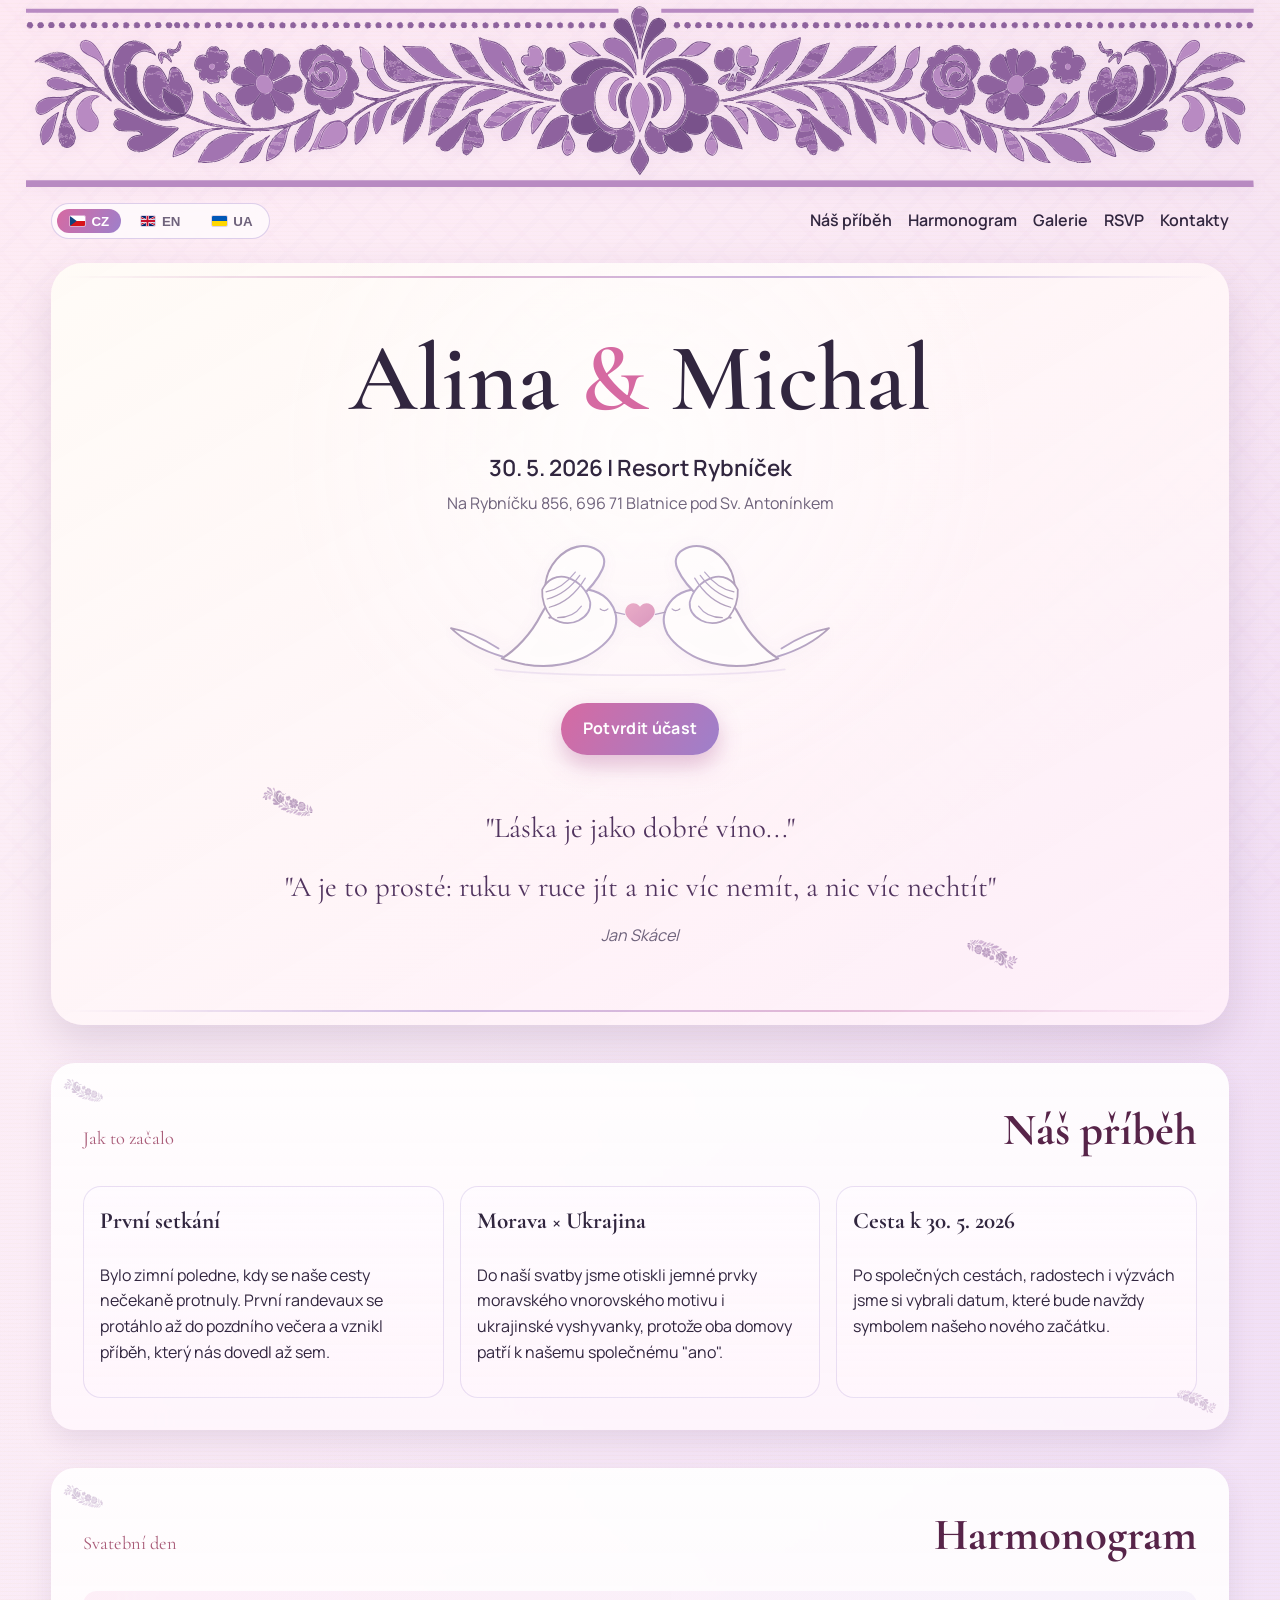
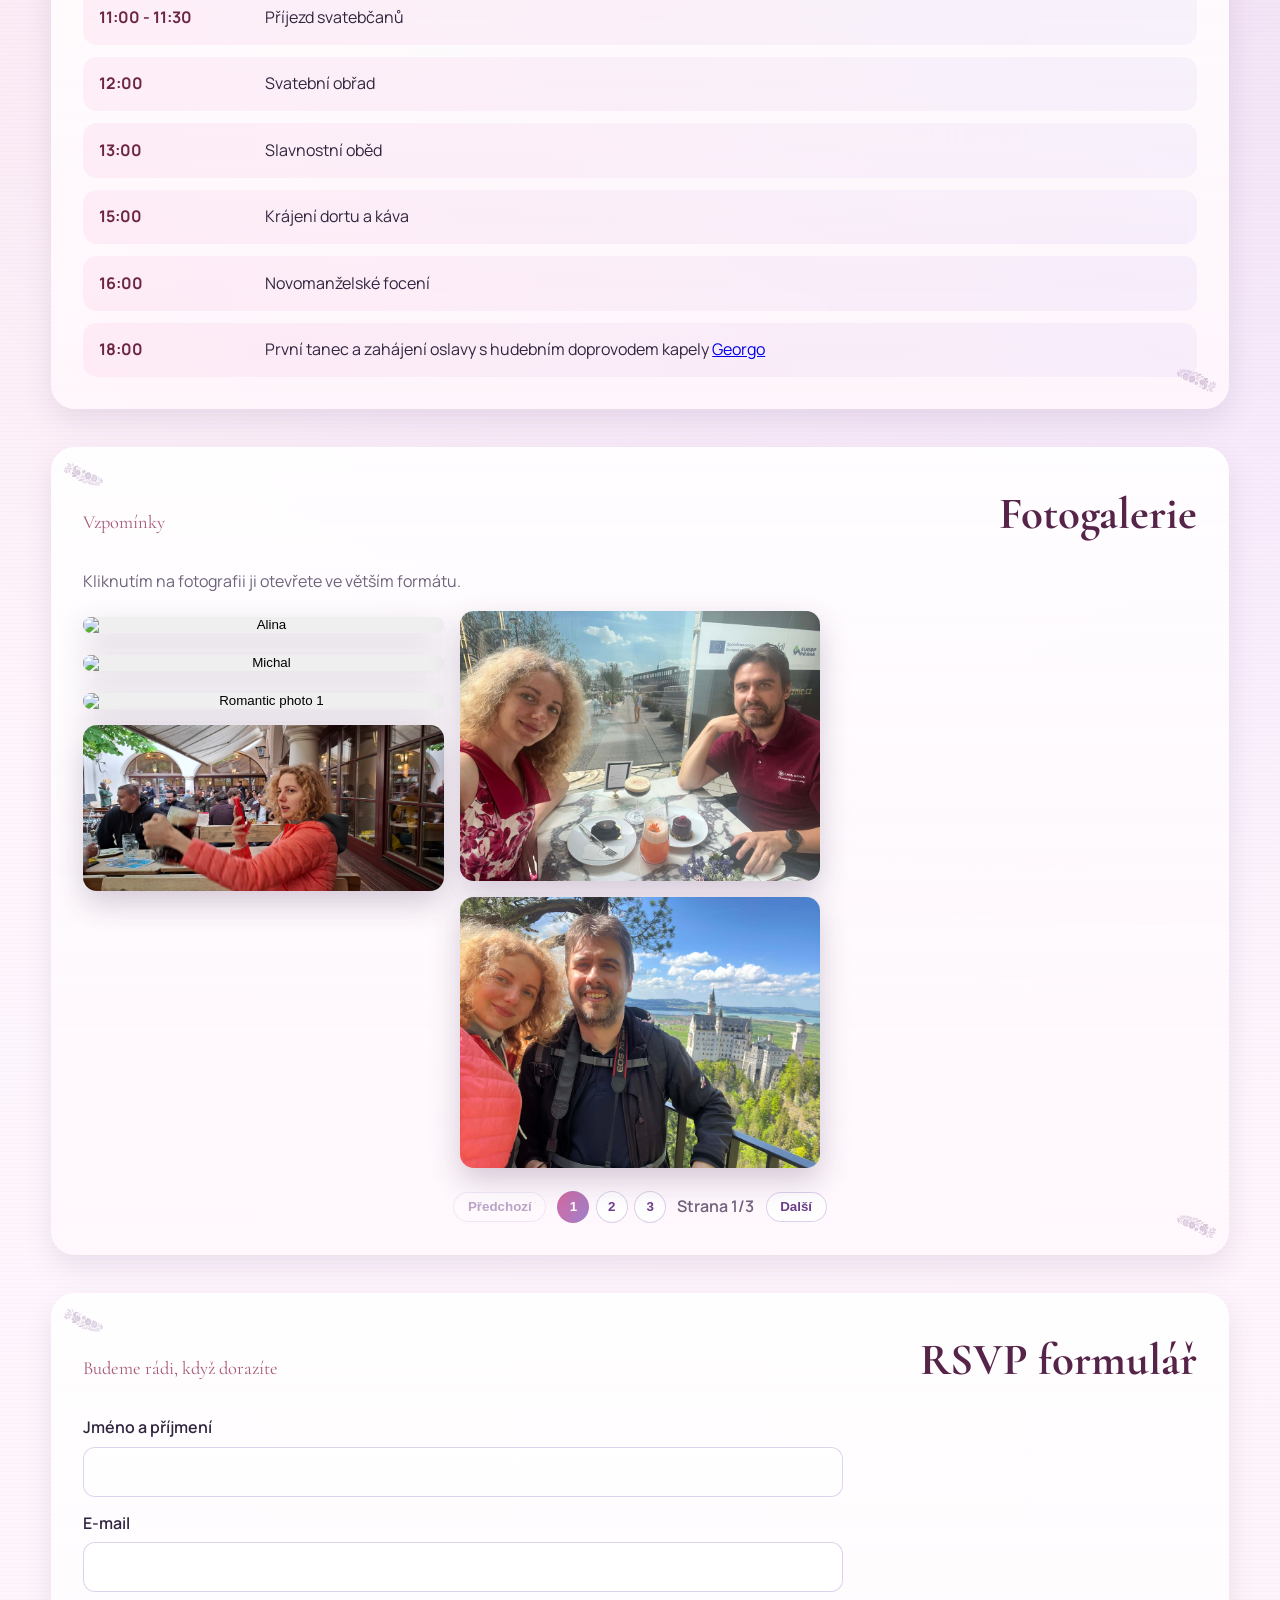
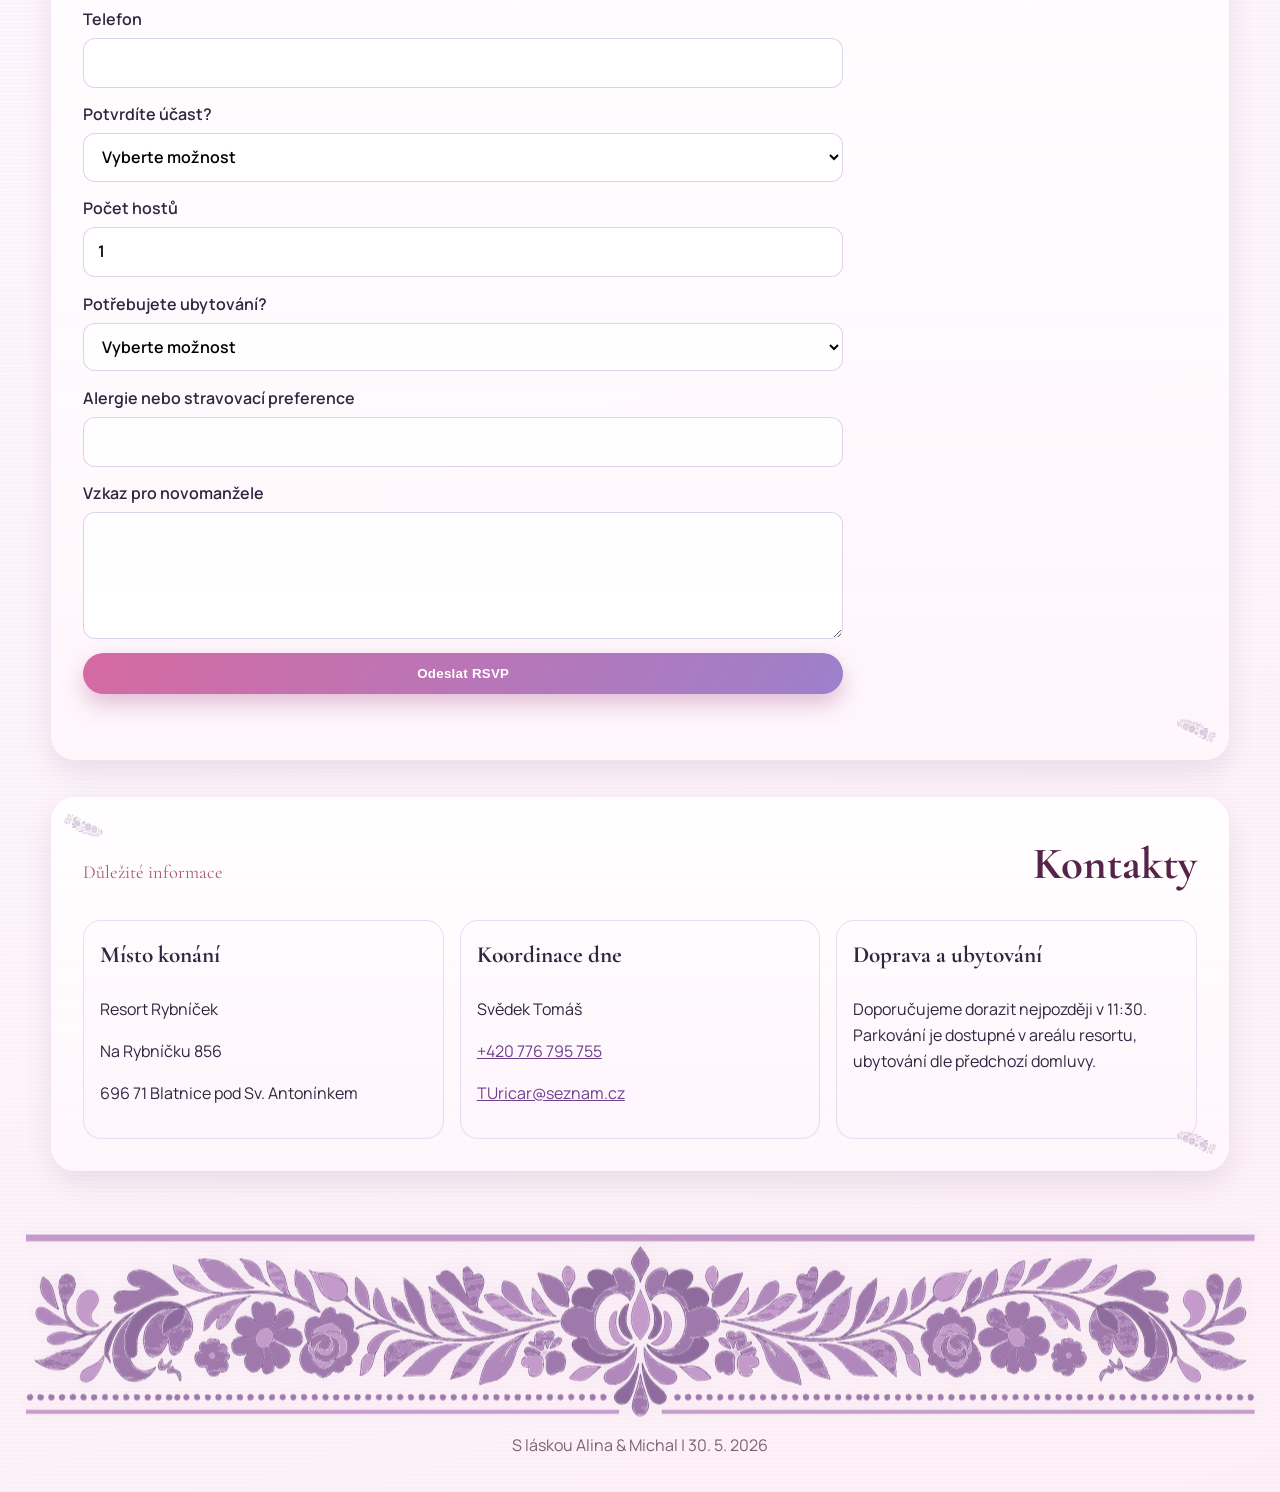
==== commit 87553be9: "Minor tweaks" ====
--- a/index.html
+++ b/index.html
@@ -86,7 +86,7 @@
       </div>
       <ol class="timeline-list">
         <li>
-          <span>11:30</span>
+          <span>11:00 - 11:30</span>
           <p data-i18n="eventArrival">Příjezd svatebčanů</p>
         </li>
         <li>
@@ -107,7 +107,7 @@
         </li>
         <li>
           <span>18:00</span>
-          <p data-i18n="eventFirstDance">První tanec a zahájení oslavy s hudebním doprovodem kapely Georgo</p>
+          <p data-i18n="eventFirstDance">První tanec a zahájení oslavy s hudebním doprovodem kapely <a href="https://www.georgo.cz/" target="_blank" rel="noopener noreferrer">Georgo</a></p>
         </li>
       </ol>
     </section>
@@ -133,7 +133,7 @@
           <button class="gallery-item" type="button"><img src="photos/04a09766-9c2d-4e33-8b44-0248475e8d02.jpg" alt="Romantic photo 10" loading="lazy" /></button>
           <button class="gallery-item" type="button"><img src="photos/394f146a-ae6b-41fb-94d8-5a408f9c836f.jpg" alt="Romantic photo 11" loading="lazy" /></button>
           
-          <button class="gallery-item" type="button"><img src="photos/20250903_123614.jpg" alt="Romantic photo 9" loading="lazy" /></button>
+          <button class="gallery-item" type="button"><img src="photos/45296c24-b8a4-4ad0-be89-8eaf41e3820a.jpg" alt="Romantic photo 9" loading="lazy" /></button>
           <button class="gallery-item" type="button"><img src="photos/425e7e9d-a81c-4a4e-9e3d-dc203027016b.jpg" alt="Romantic photo 12" loading="lazy" /></button>
           <button class="gallery-item" type="button"><img src="photos/562007f1-117e-45c3-b05a-771c230e0623.jpg" alt="Romantic photo 13" loading="lazy" /></button>
           <button class="gallery-item" type="button"><img src="photos/a3688f4b-ced2-4496-add3-5783f59cd1fb.jpg" alt="Romantic photo 14" loading="lazy" /></button>
